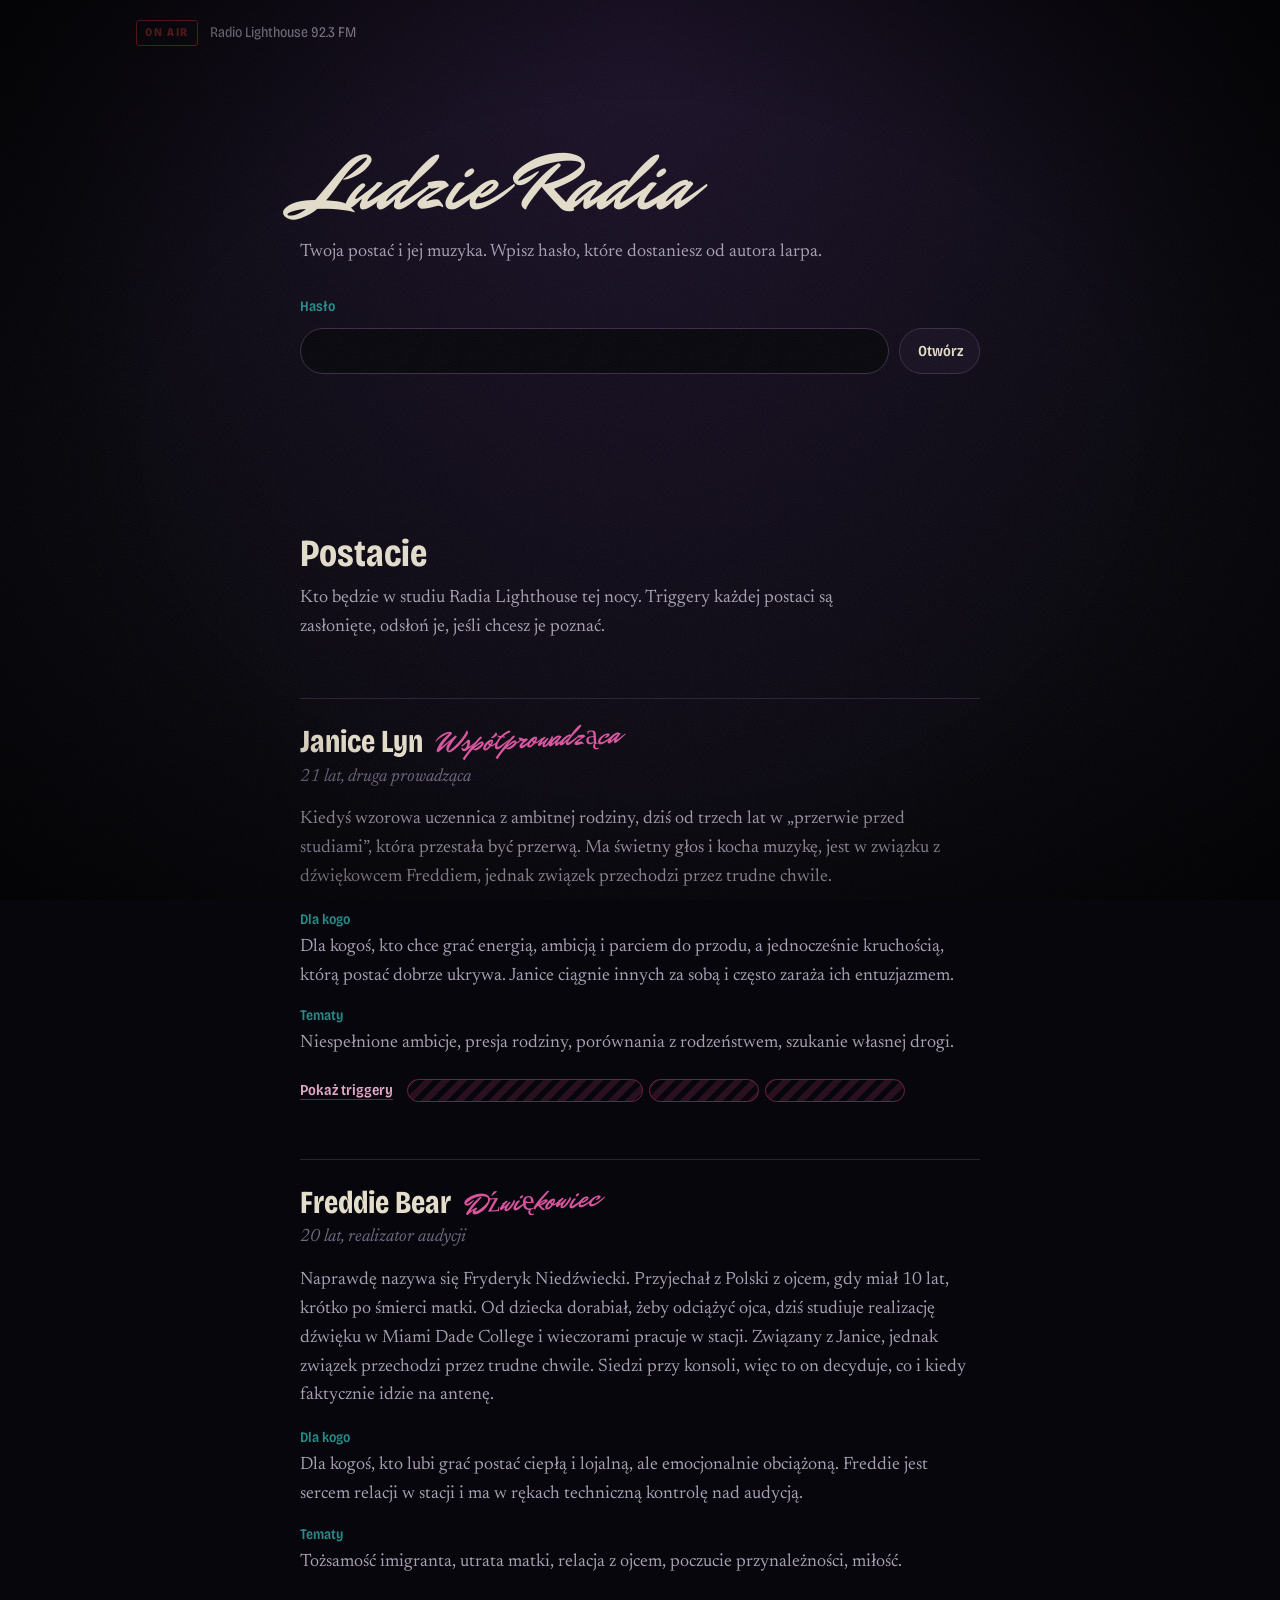
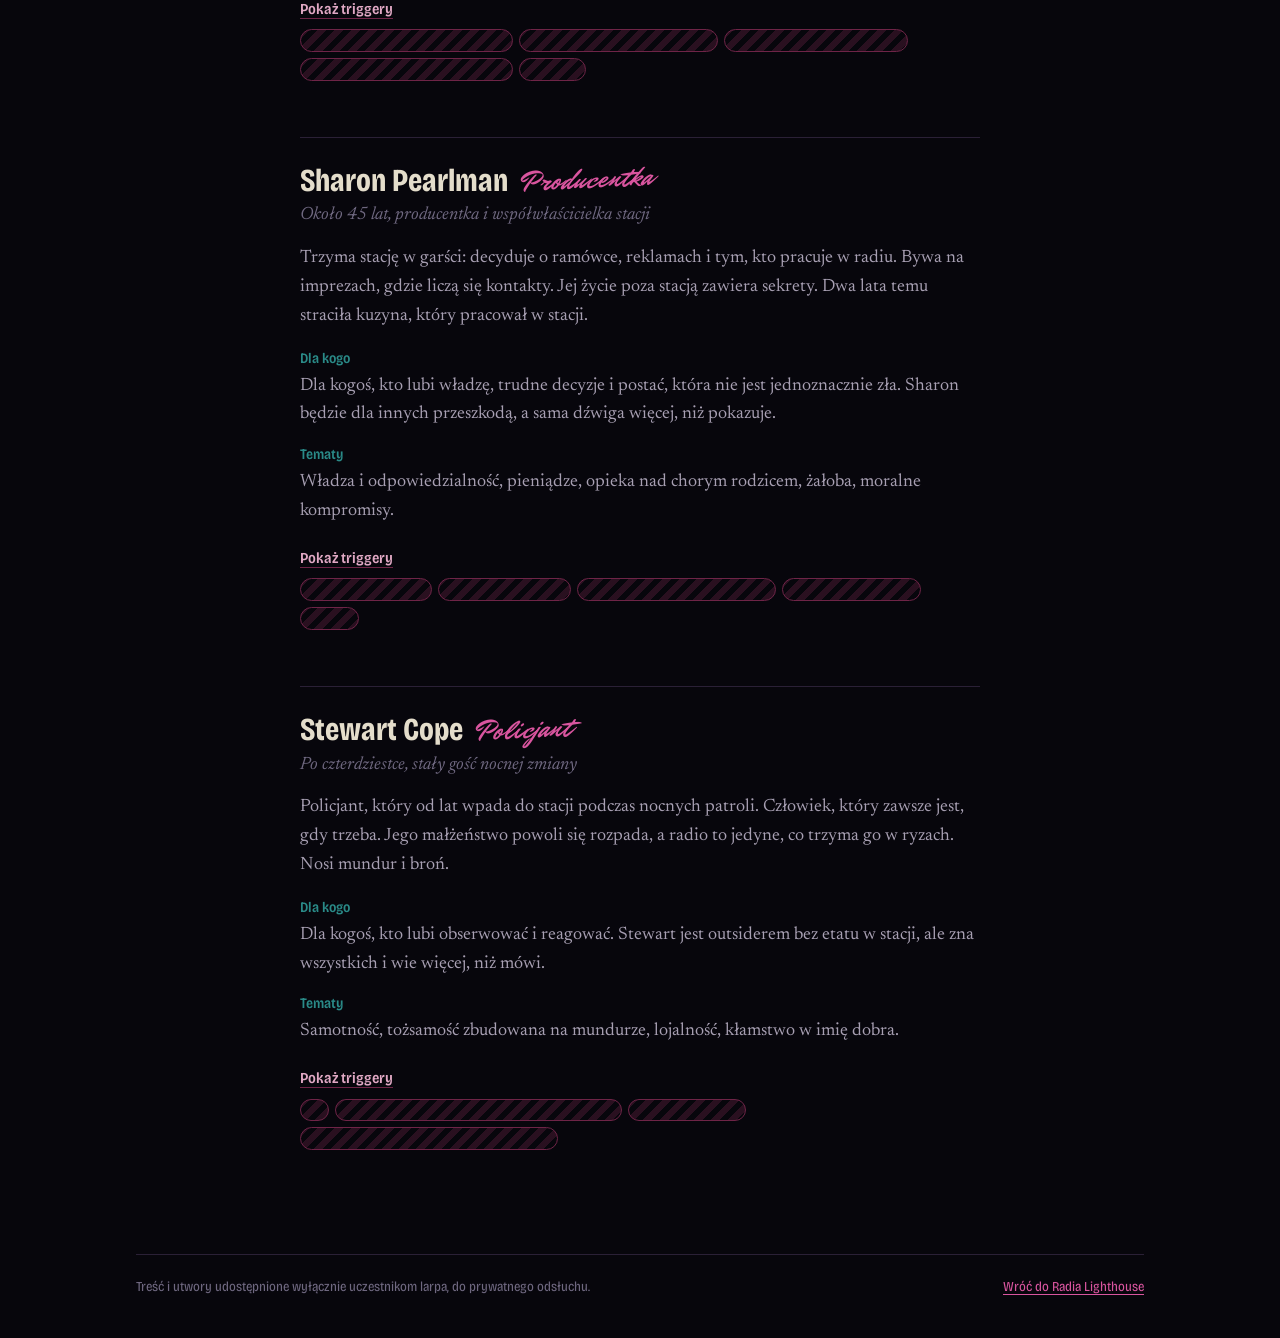
==== ludzie-radia.html @ 93e48544 "Introduce the characters on the Ludzie Radia page Each character gets a short intro under the passwo" ====
<!doctype html>
<html lang="pl">
<head>
  <meta charset="utf-8">
  <meta name="viewport" content="width=device-width, initial-scale=1, viewport-fit=cover">
  <title>Ludzie Radia · Goodnight Miami</title>
  <meta name="robots" content="noindex">
  <meta name="theme-color" content="#07060C">
  <meta name="color-scheme" content="dark">
  <link rel="icon" href="/assets/img/favicon.svg" type="image/svg+xml">
  <link rel="preconnect" href="https://fonts.googleapis.com">
  <link rel="preconnect" href="https://fonts.gstatic.com" crossorigin>
  <link rel="stylesheet" href="https://fonts.googleapis.com/css2?family=Mr+Dafoe&family=Bricolage+Grotesque:opsz,wdth,wght@12..96,75..100,300..800&family=Newsreader:ital,opsz,wght@0,6..72,300..600;1,6..72,300..600&display=swap">
  <link rel="stylesheet" href="/assets/css/style.css">
  <link rel="stylesheet" href="/assets/css/soundtrack.css">
  <script src="/assets/js/soundtrack.js" defer></script>
</head>
<body>
<div class="page">
  <header class="station">
    <div class="station__name">
      <span class="onair" aria-hidden="true">ON AIR</span>
      <span>Radio Lighthouse 92.3 FM</span>
    </div>
    <button class="station__now" id="now" type="button" hidden>
      <svg class="i-play" viewBox="0 0 12 12" aria-hidden="true"><path d="M2 1l9 5-9 5z" fill="currentColor"/></svg>
      <svg class="i-pause" viewBox="0 0 12 12" aria-hidden="true"><path d="M2 1h3v10H2zM7 1h3v10H7z" fill="currentColor"/></svg>
      <span id="nowTitle"></span>
    </button>
  </header>

  <main>
    <section class="gate" id="gate">
      <h1>Ludzie Radia</h1>
      <p>Twoja postać i jej muzyka. Wpisz hasło, które dostaniesz od autora larpa.</p>
      <form class="unlock" id="unlock">
        <label for="password">Hasło</label>
        <input id="password" type="password" autocomplete="current-password" required>
        <button class="toggle" type="submit">Otwórz</button>
        <p class="error" id="error" role="alert"></p>
      </form>

      <section class="cast" aria-labelledby="cast-title">
        <h2 id="cast-title">Postacie</h2>
        <p class="cast__lead">Kto będzie w studiu Radia Lighthouse tej nocy. Triggery każdej postaci są zasłonięte, odsłoń je, jeśli chcesz je poznać.</p>

        <article class="person">
          <header class="person__head">
            <h3>Janice Lyn</h3>
            <p class="person__role">Współprowadząca</p>
            <p class="person__meta">21 lat, druga prowadząca</p>
          </header>
          <p>Kiedyś wzorowa uczennica z ambitnej rodziny, dziś od trzech lat w „przerwie przed studiami”, która przestała być przerwą. Ma świetny głos i kocha muzykę, jest w związku z dźwiękowcem Freddiem, jednak związek przechodzi przez trudne chwile.</p>
          <dl class="person__facts">
            <dt>Dla kogo</dt>
            <dd>Dla kogoś, kto chce grać energią, ambicją i parciem do przodu, a jednocześnie kruchością, którą postać dobrze ukrywa. Janice ciągnie innych za sobą i często zaraża ich entuzjazmem.</dd>
            <dt>Tematy</dt>
            <dd>Niespełnione ambicje, presja rodziny, porównania z rodzeństwem, szukanie własnej drogi.</dd>
          </dl>
          <details class="bleep">
            <summary><span class="bleep__show">Pokaż triggery</span><span class="bleep__hide">Ukryj triggery</span><span class="bleep__tape" aria-hidden="true"><span style="--w:32"></span><span style="--w:15"></span><span style="--w:19"></span></span></summary>
            <ul class="triggers">
              <li>depresja i terapia w przeszłości</li><li>presja rodziców</li><li>używanie narkotyków</li>
            </ul>
          </details>
        </article>

        <article class="person">
          <header class="person__head">
            <h3>Freddie Bear</h3>
            <p class="person__role">Dźwiękowiec</p>
            <p class="person__meta">20 lat, realizator audycji</p>
          </header>
          <p>Naprawdę nazywa się Fryderyk Niedźwiecki. Przyjechał z Polski z ojcem, gdy miał 10 lat, krótko po śmierci matki. Od dziecka dorabiał, żeby odciążyć ojca, dziś studiuje realizację dźwięku w Miami Dade College i wieczorami pracuje w stacji. Związany z Janice, jednak związek przechodzi przez trudne chwile. Siedzi przy konsoli, więc to on decyduje, co i kiedy faktycznie idzie na antenę.</p>
          <dl class="person__facts">
            <dt>Dla kogo</dt>
            <dd>Dla kogoś, kto lubi grać postać ciepłą i lojalną, ale emocjonalnie obciążoną. Freddie jest sercem relacji w stacji i ma w rękach techniczną kontrolę nad audycją.</dd>
            <dt>Tematy</dt>
            <dd>Tożsamość imigranta, utrata matki, relacja z ojcem, poczucie przynależności, miłość.</dd>
          </dl>
          <details class="bleep">
            <summary><span class="bleep__show">Pokaż triggery</span><span class="bleep__hide">Ukryj triggery</span><span class="bleep__tape" aria-hidden="true"><span style="--w:29"></span><span style="--w:27"></span><span style="--w:25"></span><span style="--w:29"></span><span style="--w:9"></span></span></summary>
            <ul class="triggers">
              <li>śmierć rodzica w dzieciństwie</li><li>uzależnienie bliskiej osoby</li><li>obelgi na tle pochodzenia</li><li>niepewna sytuacja imigracyjna</li><li>rozstanie</li>
            </ul>
          </details>
        </article>

        <article class="person">
          <header class="person__head">
            <h3>Sharon Pearlman</h3>
            <p class="person__role">Producentka</p>
            <p class="person__meta">Około 45 lat, producentka i współwłaścicielka stacji</p>
          </header>
          <p>Trzyma stację w garści: decyduje o ramówce, reklamach i tym, kto pracuje w radiu. Bywa na imprezach, gdzie liczą się kontakty. Jej życie poza stacją zawiera sekrety. Dwa lata temu straciła kuzyna, który pracował w stacji.</p>
          <dl class="person__facts">
            <dt>Dla kogo</dt>
            <dd>Dla kogoś, kto lubi władzę, trudne decyzje i postać, która nie jest jednoznacznie zła. Sharon będzie dla innych przeszkodą, a sama dźwiga więcej, niż pokazuje.</dd>
            <dt>Tematy</dt>
            <dd>Władza i odpowiedzialność, pieniądze, opieka nad chorym rodzicem, żałoba, moralne kompromisy.</dd>
          </dl>
          <details class="bleep">
            <summary><span class="bleep__show">Pokaż triggery</span><span class="bleep__hide">Ukryj triggery</span><span class="bleep__tape" aria-hidden="true"><span style="--w:18"></span><span style="--w:18"></span><span style="--w:27"></span><span style="--w:19"></span><span style="--w:8"></span></span></summary>
            <ul class="triggers">
              <li>choroba w rodzinie</li><li>problemy finansowe</li><li>żałoba po śmierci w wypadku</li><li>używanie narkotyków</li><li>korupcja</li>
            </ul>
          </details>
        </article>

        <article class="person">
          <header class="person__head">
            <h3>Stewart Cope</h3>
            <p class="person__role">Policjant</p>
            <p class="person__meta">Po czterdziestce, stały gość nocnej zmiany</p>
          </header>
          <p>Policjant, który od lat wpada do stacji podczas nocnych patroli. Człowiek, który zawsze jest, gdy trzeba. Jego małżeństwo powoli się rozpada, a radio to jedyne, co trzyma go w ryzach. Nosi mundur i broń.</p>
          <dl class="person__facts">
            <dt>Dla kogo</dt>
            <dd>Dla kogoś, kto lubi obserwować i reagować. Stewart jest outsiderem bez etatu w stacji, ale zna wszystkich i wie więcej, niż mówi.</dd>
            <dt>Tematy</dt>
            <dd>Samotność, tożsamość zbudowana na mundurze, lojalność, kłamstwo w imię dobra.</dd>
          </dl>
          <details class="bleep">
            <summary><span class="bleep__show">Pokaż triggery</span><span class="bleep__hide">Ukryj triggery</span><span class="bleep__tape" aria-hidden="true"><span style="--w:4"></span><span style="--w:39"></span><span style="--w:16"></span><span style="--w:35"></span></span></summary>
            <ul class="triggers">
              <li>broń</li><li>wypadek drogowy ze skutkiem śmiertelnym</li><li>kryzys małżeński</li><li>ukrywanie prawdy przed najbliższymi</li>
            </ul>
          </details>
        </article>
      </section>
    </section>

    <article class="sheet" id="sheet" hidden></article>
  </main>

  <template id="cartTpl">
    <figure class="cart">
      <div class="cart__deck">
        <button class="knob" type="button">
          <svg class="i-play" viewBox="0 0 24 24" aria-hidden="true"><path d="M8 5l12 7-12 7z" fill="currentColor"/></svg>
          <svg class="i-pause" viewBox="0 0 24 24" aria-hidden="true"><path d="M6 5h4v14H6zM14 5h4v14h-4z" fill="currentColor"/></svg>
        </button>
        <div class="cart__label">
          <span class="cart__title"></span>
          <span class="cart__artist"></span>
          <span class="cart__lamp" aria-hidden="true">ON AIR</span>
        </div>
        <div class="cart__transport">
          <input class="seek" type="range" min="0" max="1000" value="0" disabled>
          <span class="cart__time" aria-live="polite"></span>
        </div>
      </div>
    </figure>
  </template>

  <footer>
    <p>Treść i utwory udostępnione wyłącznie uczestnikom larpa, do prywatnego odsłuchu.</p>
    <p><a href="/">Wróć do Radia Lighthouse</a></p>
  </footer>
</div>
</body>
</html>
---- assets/css/style.css ----
:root {
  --midnight: #07060C;
  --bruise: #161021;
  --bruise-line: #2A2036;
  --neon: #B8367E;
  --neon-hot: #D9559F;
  --teal: #2A8A88;
  --bone: #E4DDCB;
  --fog: #A79FB2;
  --fog-dim: #6F6880;

  --script: "Mr Dafoe", "Brush Script MT", cursive;
  --display: "Bricolage Grotesque", "Arial Narrow", system-ui, sans-serif;
  --text: "Newsreader", Georgia, "Times New Roman", serif;

  --gutter: clamp(16px, 5vw, 56px);
  color-scheme: dark;
}

* { box-sizing: border-box; }
html { background: var(--midnight); overflow-x: clip; }

body {
  margin: 0;
  min-height: 100vh;
  background:
    radial-gradient(70% 45% at 50% 0%, #1B1029 0%, transparent 70%),
    var(--midnight);
  color: var(--fog);
  font-family: var(--text);
  font-size: 1.125rem;
  line-height: 1.6;
  -webkit-font-smoothing: antialiased;
}

/* film grain + vignette */
body::before, body::after {
  content: "";
  position: fixed;
  inset: 0;
  pointer-events: none;
  z-index: 5;
}
body::before {
  opacity: .07;
  background-image: url("data:image/svg+xml,%3Csvg xmlns='http://www.w3.org/2000/svg' width='160' height='160'%3E%3Cfilter id='n'%3E%3CfeTurbulence type='fractalNoise' baseFrequency='.85' numOctaves='3' stitchTiles='stitch'/%3E%3C/filter%3E%3Crect width='100%25' height='100%25' filter='url(%23n)'/%3E%3C/svg%3E");
}
body::after { background: radial-gradient(ellipse at center, transparent 55%, #000000B0 100%); }

.page {
  position: relative;
  max-width: 1120px;
  margin: 0 auto;
  padding: max(20px, env(safe-area-inset-top, 0px)) var(--gutter) max(40px, env(safe-area-inset-bottom, 0px));
}

a { color: var(--neon-hot); text-underline-offset: 3px; }
:focus-visible { outline: 2px solid var(--teal); outline-offset: 4px; border-radius: 4px; }

/* ---------- station bar ---------- */
.station {
  display: flex;
  flex-wrap: wrap;
  align-items: center;
  justify-content: space-between;
  gap: 10px 24px;
  font-family: var(--display);
  font-variation-settings: "wdth" 85;
  font-size: 0.92rem;
  color: var(--fog-dim);
}
.station__name { display: flex; align-items: center; gap: 12px; color: var(--fog); }
.onair {
  padding: 2px 8px 3px;
  border: 1.5px solid #8E2A2A;
  border-radius: 3px;
  color: #8E2A2A;
  font-weight: 800;
  font-size: 0.74rem;
  letter-spacing: 0.14em;
  transition: color .4s, background .4s, box-shadow .4s, border-color .4s;
}
body.is-live .onair {
  color: #FFD9D2;
  background: #B3261E;
  border-color: #B3261E;
  box-shadow: 0 0 16px #B3261E99;
}

/* ---------- emblem ---------- */
.hero {
  display: grid;
  grid-template-columns: minmax(0, 1fr) minmax(0, 540px);
  gap: clamp(40px, 6vw, 88px);
  align-items: center;
  padding-top: clamp(20px, 3vw, 36px);
}
.hero__brand { text-align: center; }

.emblem {
  position: relative;
  width: min(100%, 380px);
  margin: 0 auto clamp(48px, 10vw, 56px);
  container-type: inline-size;
}
.emblem svg { display: block; width: 100%; height: auto; }

.logo {
  position: absolute;
  left: 0; right: 0;
  top: 52%;
  margin: 0;
  font-family: var(--script);
  font-weight: 400;
  line-height: 0.8;
  animation: flicker 2.4s steps(1, end) 0.4s both;
}
.logo__good {
  display: block;
  font-size: 17cqw;
  color: var(--bone);
  transform: rotate(-6deg) translateX(-14cqw);
  text-shadow: 0 0 2px #000, 3px 3px 0 #07060C, 0 0 24px #E4DDCB33;
}
.logo__miami {
  display: block;
  margin-top: -1cqw;
  font-size: 33cqw;
  color: var(--neon);
  transform: rotate(-6deg);
  -webkit-text-stroke: 1.2cqw #07060C;
  paint-order: stroke fill;
  text-shadow:
    1.4cqw 1.4cqw 0 var(--teal),
    2.2cqw 2.2cqw 0 #07060C,
    0 0 4cqw #B8367E66;
}
@keyframes flicker {
  0% { opacity: 0; }
  8% { opacity: .9; }
  10% { opacity: .15; }
  16% { opacity: 1; }
  40% { opacity: .5; }
  42% { opacity: 1; }
  100% { opacity: 1; }
}

.tagline {
  margin: 0 auto;
  max-width: 34ch;
  text-wrap: balance;
  font-style: italic;
  font-size: clamp(1.15rem, 2.4vw, 1.4rem);
  line-height: 1.45;
  color: var(--bone);
}

/* ---------- radio ---------- */
.radio {
  display: grid;
  gap: 18px;
  padding: 24px;
  border-radius: 22px 22px 16px 16px;
  background: linear-gradient(180deg, #1C1424 0%, #110C17 100%);
  border: 1px solid #2E2338;
  box-shadow: 0 40px 80px -30px #000, inset 0 1px 0 #FFFFFF0D, inset 0 -6px 0 #0000004D;
}

.grille {
  position: relative;
  height: 190px;
  border-radius: 12px;
  overflow: hidden;
  background: #050409;
  box-shadow: inset 0 3px 12px #000;
}
.grille canvas { position: absolute; inset: 0; width: 100%; height: 100%; }
.grille::after {
  content: "";
  position: absolute;
  inset: 0;
  background: repeating-linear-gradient(180deg, #1A1321 0 7px, transparent 7px 11px);
  box-shadow: inset 0 0 22px #000;
}

.dial {
  position: relative;
  height: 76px;
  border-radius: 8px;
  background: radial-gradient(120% 160% at 50% 110%, #E0A04A 0%, #9A6526 55%, #4A2E12 100%);
  box-shadow: inset 0 2px 8px #000A, 0 0 0 3px #0A070E;
  overflow: hidden;
  filter: brightness(.55) saturate(.8);
  transition: filter 1.2s ease;
}
body.is-live .dial { filter: brightness(1) saturate(1); }
.dial__scale { position: absolute; inset: 0 16px; }
.dial__tick { position: absolute; bottom: 10px; width: 1px; height: 8px; background: #2A1A0B99; }
.dial__tick--major { height: 14px; background: #2A1A0B; }
.dial__num {
  position: absolute;
  top: 9px;
  transform: translateX(-50%);
  font-family: var(--display);
  font-variation-settings: "wdth" 80;
  font-weight: 700;
  font-size: 0.8rem;
  color: #2A1A0B;
  font-variant-numeric: tabular-nums;
}
.dial__station {
  position: absolute;
  bottom: 3px;
  width: 3px; height: 3px;
  margin-left: -1.5px;
  border-radius: 50%;
  background: #2A1A0BAA;
}
.dial__station--home { width: 6px; height: 6px; margin-left: -3px; bottom: 1.5px; background: #8E1E1E; }
.dial__needle {
  position: absolute;
  top: 3px; bottom: 3px;
  width: 2px;
  margin-left: -1px;
  background: #8E1E1E;
  left: 12%;
  transition: left 2.4s cubic-bezier(.3,.1,.1,1);
}

.deck { display: flex; align-items: center; gap: 18px; }

.knob {
  flex: none;
  width: 88px;
  height: 88px;
  border-radius: 50%;
  border: 0;
  cursor: pointer;
  display: grid;
  place-items: center;
  color: var(--bone);
  background:
    radial-gradient(circle at 50% 50%, #2A2032 0 52%, transparent 53%),
    repeating-conic-gradient(#3A2D44 0 6deg, #1A1321 6deg 12deg);
  box-shadow: 0 6px 14px #000C, inset 0 1px 0 #FFFFFF14, 0 0 0 4px #0A070E;
  transition: transform .6s cubic-bezier(.3,.1,.1,1), color .4s;
}
.knob svg { width: 26px; height: 26px; }
.knob .i-pause { display: none; }
body.is-live .knob { transform: rotate(90deg); color: var(--neon-hot); }
body.is-live .knob svg { transform: rotate(-90deg); }
body.is-live .knob .i-play { display: none; }
body.is-live .knob .i-pause { display: block; }

.transport {
  flex: 1;
  min-width: 0;
  display: flex;
  flex-direction: column;
  gap: 4px;
  font-family: var(--display);
  font-variation-settings: "wdth" 85;
  font-variant-numeric: tabular-nums;
  font-size: 0.88rem;
  color: var(--fog-dim);
}
.transport__time { display: flex; justify-content: space-between; }
.seek {
  -webkit-appearance: none;
  appearance: none;
  width: 100%;
  height: 22px;
  background: transparent;
  cursor: pointer;
  --pct: 0%;
}
.seek::-webkit-slider-runnable-track {
  height: 3px;
  border-radius: 2px;
  background: linear-gradient(90deg, var(--neon) var(--pct), #2E2338 var(--pct));
}
.seek::-moz-range-track { height: 3px; border-radius: 2px; background: #2E2338; }
.seek::-moz-range-progress { height: 3px; border-radius: 2px; background: var(--neon); }
.seek::-webkit-slider-thumb { -webkit-appearance: none; width: 12px; height: 12px; margin-top: -4.5px; border-radius: 50%; background: var(--bone); border: 0; }
.seek::-moz-range-thumb { width: 12px; height: 12px; border-radius: 50%; background: var(--bone); border: 0; }

/* ---------- about ---------- */
.about {
  margin-top: clamp(64px, 10vw, 110px);
  display: grid;
  grid-template-columns: 1.25fr 1fr;
  gap: clamp(32px, 6vw, 72px);
  align-items: start;
}
.about h2, .transcript-head h2 {
  margin: 0 0 18px;
  font-family: var(--display);
  font-variation-settings: "wdth" 80;
  font-weight: 700;
  font-size: clamp(1.8rem, 3.4vw, 2.3rem);
  line-height: 1.05;
  color: var(--bone);
}
.about__lead p { margin: 0 0 1em; max-width: 58ch; font-size: 1.2rem; line-height: 1.65; color: #CFC7D8; }

.facts { margin: 0; padding-top: 10px; }
.facts dt {
  font-family: var(--display);
  font-variation-settings: "wdth" 85;
  font-weight: 600;
  font-size: 0.9rem;
  color: var(--teal);
  margin-top: 22px;
}
.facts dt:first-child { margin-top: 0; }
.facts dd { margin: 6px 0 0; color: var(--fog); }
.facts .author {
  font-family: var(--display);
  font-variation-settings: "wdth" 80;
  font-weight: 700;
  font-size: clamp(1.5rem, 3vw, 1.9rem);
  line-height: 1.1;
  color: var(--bone);
}
.triggers { display: flex; flex-wrap: wrap; gap: 6px; margin: 0; padding: 0; list-style: none; }
.triggers li {
  padding: 1px 10px 3px;
  border-radius: 999px;
  border: 1px solid #6E2447;
  color: #E0A8C4;
  font-size: 0.92rem;
}

.recording {
  grid-column: 1 / -1;
  display: grid;
  grid-template-columns: auto minmax(0, 1fr);
  gap: 14px 24px;
  align-items: start;
  padding: 22px 26px 24px;
  border: 1px solid #B3261E;
  border-radius: 10px;
  background: linear-gradient(180deg, #2A0E12 0%, #1A0A10 100%);
  box-shadow: 0 0 0 4px #B3261E1F, 0 0 40px -10px #B3261E66;
  font-size: 1rem;
  color: #D8C6C8;
}
.recording p { margin: 0; max-width: 72ch; }
.recording__rec {
  display: inline-flex;
  align-items: center;
  gap: 8px;
  margin-top: 3px;
  padding: 5px 12px 6px 10px;
  border-radius: 4px;
  background: #B3261E;
  color: #FFE3DE;
  font-family: var(--display);
  font-weight: 800;
  font-size: 0.85rem;
  letter-spacing: 0.14em;
  box-shadow: 0 0 18px #B3261E88;
}
.recording__rec span {
  width: 10px;
  height: 10px;
  border-radius: 50%;
  background: #FFE3DE;
  animation: rec-blink 1.6s steps(1, end) infinite;
}
@keyframes rec-blink { 50% { opacity: 0.15; } }
.recording .recording__title {
  margin-bottom: 6px;
  font-family: var(--display);
  font-variation-settings: "wdth" 85;
  font-weight: 700;
  font-size: 1.35rem;
  line-height: 1.2;
  color: #FFE3DE;
}

/* ---------- transcript ---------- */
.transcript-wrap {
  margin-top: clamp(56px, 8vw, 88px);
  border-top: 1px solid var(--bruise-line);
  padding-top: 36px;
  display: grid;
  grid-template-columns: minmax(0, 1fr) minmax(0, 68ch);
  gap: 0 clamp(32px, 6vw, 80px);
  align-items: start;
}
.transcript-head {
  position: sticky;
  top: calc(24px + env(safe-area-inset-top, 0px));
}
.transcript-head h2 { margin-bottom: 6px; }
.transcript-head p { margin: 0; color: var(--fog-dim); font-size: 1rem; }
.toggle {
  margin-top: 22px;
  display: inline-flex;
  align-items: center;
  gap: 10px;
  padding: 9px 16px 10px 18px;
  border-radius: 999px;
  border: 1px solid #3A2D44;
  background: var(--bruise);
  color: var(--bone);
  font-family: var(--display);
  font-variation-settings: "wdth" 85;
  font-weight: 600;
  font-size: 0.95rem;
  cursor: pointer;
  transition: border-color .2s, background .2s;
}
.toggle:hover { border-color: var(--teal); background: #1C1428; }
.toggle svg { width: 14px; height: 14px; transition: transform .3s ease; }
.toggle[aria-expanded="true"] svg { transform: rotate(180deg); }

.transcript { margin: 6px 0 0 -20px; }
.transcript.is-collapsed {
  max-height: 10em;
  overflow: hidden;
  -webkit-mask-image: linear-gradient(#000 20%, transparent);
  mask-image: linear-gradient(#000 20%, transparent);
  user-select: none;
}
.transcript p {
  margin: 0 0 1.1em;
  padding-left: 18px;
  border-left: 2px solid transparent;
  line-height: 1.7;
  transition: color .8s ease, border-color .8s ease;
}
.transcript .letter {
  margin-top: 2.2em;
  font-family: var(--display);
  font-variation-settings: "wdth" 85;
  font-size: 0.95rem;
  line-height: 1.4;
  color: var(--teal);
}
.transcript .letter + p { margin-top: 0; }
body.is-live .transcript p:not(.letter) { color: var(--fog-dim); }
body.is-live .transcript p.is-now { color: var(--bone); border-left-color: var(--neon); }
.transcript .signoff { font-style: italic; font-size: 1.3rem; line-height: 1.45; color: var(--bone); }

footer {
  margin-top: clamp(64px, 9vw, 104px);
  padding-top: 22px;
  border-top: 1px solid var(--bruise-line);
  display: flex;
  flex-wrap: wrap;
  justify-content: space-between;
  gap: 8px 40px;
  font-family: var(--display);
  font-variation-settings: "wdth" 85;
  font-size: 0.85rem;
  line-height: 1.5;
  color: var(--fog-dim);
}
footer p { margin: 0; max-width: 70ch; }

@media (max-width: 900px) {
  .hero { grid-template-columns: 1fr; }
  .hero__radio { width: min(100%, 520px); margin: 0 auto; }
}
@media (max-width: 760px) {
  .recording { grid-template-columns: 1fr; padding: 18px 18px 20px; }
  .recording__rec { justify-self: start; }
  .transcript-wrap { grid-template-columns: 1fr; }
  .transcript-head { position: static; }
  .transcript { margin: 24px 0 0 -14px; }
  .transcript p { padding-left: 12px; }
  .radio { padding: 16px; }
  .grille { height: 120px; }
  .about { grid-template-columns: 1fr; }
  .dial__num--minor { display: none; }
  .emblem { width: min(80%, 440px); }
}

@media (prefers-reduced-motion: reduce) {
  .logo, .recording__rec span { animation: none; }
  .dial__needle, .knob, .transcript p, .dial { transition: none; }
}
---- assets/css/soundtrack.css ----
/* ---------- karta postaci (ludzie-radia.html) ---------- */
.station__now {
  display: inline-flex;
  align-items: center;
  gap: 8px;
  max-width: 100%;
  padding: 4px 14px 5px 10px;
  border: 1px solid #3A2D44;
  border-radius: 999px;
  background: var(--bruise);
  color: var(--bone);
  font: inherit;
  cursor: pointer;
}
.station__now[hidden] { display: none; }
.station__now:hover { border-color: var(--teal); }
.station__now span { overflow: hidden; text-overflow: ellipsis; white-space: nowrap; }
.station__now svg { flex: none; width: 12px; height: 12px; }
.station__now .i-pause, body.is-live .station__now .i-play { display: none; }
body.is-live .station__now .i-pause { display: block; }

.gate, .sheet { max-width: 680px; margin: clamp(48px, 10vw, 96px) auto 0; }

/* ---------- hasło ---------- */
.gate h1 { margin: 0; font-family: var(--script); font-weight: 400; font-size: clamp(3rem, 10vw, 5rem); line-height: 1.1; color: var(--bone); }
.gate p { margin: 8px 0 28px; }
.unlock { display: flex; flex-wrap: wrap; gap: 10px; }
.unlock label { flex-basis: 100%; font-family: var(--display); font-variation-settings: "wdth" 85; font-weight: 600; font-size: 0.9rem; color: var(--teal); }
.unlock input {
  flex: 1 1 200px;
  min-width: 0;
  padding: 9px 14px 10px;
  border: 1px solid #3A2D44;
  border-radius: 999px;
  background: var(--midnight);
  color: var(--bone);
  font: inherit;
  font-size: 1rem;
}
.unlock input:focus-visible { outline-offset: 2px; border-color: var(--teal); }
.unlock .toggle { margin-top: 0; }
.unlock .toggle:disabled { opacity: .6; cursor: progress; }
.gate .error { flex-basis: 100%; min-height: 1.6em; margin: 10px 0 0; color: var(--neon-hot); font-size: 1rem; }

/* ---------- postacie, pod hasłem ---------- */
.cast { margin-top: clamp(64px, 11vw, 112px); }
.cast h2 {
  margin: 0;
  font-family: var(--display);
  font-variation-settings: "wdth" 80;
  font-weight: 700;
  font-size: clamp(1.9rem, 5vw, 2.4rem);
  line-height: 1.1;
  color: var(--bone);
}
.gate .cast__lead { margin: 10px 0 0; max-width: 56ch; }

.person { margin-top: clamp(40px, 7vw, 56px); padding-top: 26px; border-top: 1px solid var(--bruise-line); }
.person__head { display: grid; grid-template-columns: auto 1fr; align-items: baseline; gap: 0 14px; margin-bottom: 14px; }
.person h3 {
  margin: 0;
  font-family: var(--display);
  font-variation-settings: "wdth" 78;
  font-weight: 700;
  font-size: clamp(1.6rem, 4.4vw, 2rem);
  line-height: 1.05;
  color: var(--bone);
}
.gate .person__role {
  margin: 0;
  font-family: var(--script);
  font-size: clamp(1.5rem, 4vw, 1.8rem);
  line-height: 1;
  color: var(--neon-hot);
  transform: rotate(-3deg);
  transform-origin: left bottom;
}
.gate .person__meta { grid-column: 1 / -1; margin: 4px 0 0; font-style: italic; color: var(--fog-dim); }
.gate .person > p { margin: 0 0 16px; }

.person__facts { margin: 0; }
.person__facts dt {
  margin-top: 14px;
  font-family: var(--display);
  font-variation-settings: "wdth" 85;
  font-weight: 600;
  font-size: 0.9rem;
  color: var(--teal);
}
.person__facts dt:first-child { margin-top: 0; }
.person__facts dd { margin: 2px 0 0; }

/* triggery zasłonięte jak wycięty fragment audycji, dopóki ktoś ich nie odsłoni */
.bleep { margin-top: 20px; }
.bleep summary {
  display: flex;
  flex-wrap: wrap;
  align-items: center;
  gap: 8px 14px;
  width: fit-content;
  max-width: 100%;
  list-style: none;
  cursor: pointer;
  font-family: var(--display);
  font-variation-settings: "wdth" 85;
  font-weight: 600;
  font-size: 0.95rem;
  color: #E0A8C4;
}
.bleep summary::-webkit-details-marker { display: none; }
.bleep summary > span:not(.bleep__tape) { text-decoration: underline 1px #6E2447; text-underline-offset: 4px; }
.bleep summary:hover > span:not(.bleep__tape) { text-decoration-color: currentColor; }
.bleep__hide, .bleep[open] .bleep__show, .bleep[open] .bleep__tape { display: none; }
.bleep[open] .bleep__hide { display: inline; }

.bleep__tape { display: flex; flex-wrap: wrap; gap: 6px; }
.bleep__tape span {
  width: calc(var(--w) * 0.5em);
  max-width: 100%;
  height: 1.55em;
  border-radius: 999px;
  border: 1px solid #6E2447;
  background: repeating-linear-gradient(135deg, #6E244755 0 6px, transparent 6px 12px);
  font-size: 0.92rem;
}
.bleep summary:hover .bleep__tape span { border-color: #B8367E; }
.bleep .triggers { margin-top: 12px; }
.bleep[open] .triggers { animation: unbleep .35s ease-out; }
@keyframes unbleep { from { opacity: 0; filter: blur(6px); } }

@media (max-width: 520px) {
  .person__head { grid-template-columns: 1fr; }
  .gate .person__role { margin-top: 6px; }
}

/* ---------- treść ---------- */
.sheet__name {
  margin: 0 0 clamp(28px, 5vw, 44px);
  font-family: var(--script);
  font-weight: 400;
  font-size: clamp(3.6rem, 14vw, 7rem);
  line-height: 0.95;
  color: var(--neon);
  transform: rotate(-4deg);
  transform-origin: left bottom;
  -webkit-text-stroke: 0.036em var(--midnight);
  paint-order: stroke fill;
  text-shadow: 0.042em 0.042em 0 var(--teal), 0.066em 0.066em 0 var(--midnight), 0 0 0.12em #B8367E66;
  animation: flicker 2.4s steps(1, end) 0.2s both;
}
.sheet p { margin: 0 0 1.1em; max-width: 62ch; font-size: 1.2rem; line-height: 1.75; color: #CFC7D8; }
.sheet .sheet__lead { font-size: 1.32rem; line-height: 1.6; color: var(--bone); }
.sheet__quote, .cart__lyrics {
  margin: 0 0 1.4em;
  padding-left: 18px;
  border-left: 2px solid var(--neon);
  font-style: italic;
  font-size: 1.15rem;
  line-height: 1.55;
  color: var(--bone);
  white-space: pre-line;
}
.sheet__more { margin: clamp(56px, 9vw, 88px) 0 0; padding-top: 22px; border-top: 1px solid var(--bruise-line); }
.sheet__more h2 {
  margin: 0 0 16px;
  font-family: var(--display);
  font-variation-settings: "wdth" 85;
  font-weight: 600;
  font-size: 0.9rem;
  color: var(--teal);
}
.sheet__more .cart { margin: 0; }
.sheet__more .cart + .cart { margin-top: 12px; }
.sheet__more + .sheet__more { margin-top: 32px; border-top: 0; padding-top: 0; }

/* ---------- kaseta radiowa (cart) ---------- */
.cart { margin: 2.4em 0; }
.cart__deck {
  display: grid;
  grid-template-columns: auto minmax(0, 1fr);
  align-items: center;
  gap: 4px 16px;
  padding: 14px 16px 8px 14px;
  border-radius: 10px;
  background: linear-gradient(180deg, #221A2B 0%, #140F1A 100%);
  box-shadow: 0 14px 30px -16px #000, inset 0 1px 0 #FFFFFF12, 0 0 0 1px #2A2036;
}
.cart .knob { width: 56px; height: 56px; }
.cart .knob svg { width: 20px; height: 20px; }
.cart .knob .i-pause { display: none; }
/* style.css przekręca każdą gałkę, gdy gra strona; tu tylko gałkę grającej kasety */
body.is-live .cart:not(.is-live) .knob { transform: none; color: var(--bone); }
body.is-live .cart:not(.is-live) .knob svg { transform: none; }
body.is-live .cart:not(.is-live) .knob .i-play { display: block; }
body.is-live .cart:not(.is-live) .knob .i-pause { display: none; }
.cart.is-live .knob { transform: rotate(90deg); color: var(--neon-hot); }
.cart.is-live .knob svg { transform: rotate(-90deg); }
.cart.is-live .knob .i-play { display: none; }
.cart.is-live .knob .i-pause { display: block; }
.cart .knob:disabled { cursor: default; color: var(--fog-dim); }

.cart__label {
  position: relative;
  padding: 10px 14px 11px 22px;
  border-radius: 3px;
  background:
    linear-gradient(90deg, #B3261E 0 7px, transparent 7px),
    repeating-linear-gradient(180deg, transparent 0 21px, #B8367E22 21px 22px),
    var(--bone);
  color: #1C1524;
  transform: rotate(-0.5deg);
  box-shadow: 0 1px 0 #00000055;
}
.cart:nth-of-type(even) .cart__label { transform: rotate(0.4deg); }
.cart__title {
  display: block;
  padding-right: 62px;
  font-family: var(--display);
  font-variation-settings: "wdth" 78;
  font-weight: 700;
  font-size: 1.45rem;
  line-height: 1.05;
}
.cart__artist { display: block; margin-top: 2px; font-style: italic; font-size: 1rem; line-height: 1.3; color: #4A4054; }
.cart__lamp {
  position: absolute;
  top: 9px;
  right: 10px;
  padding: 1px 6px 2px;
  border: 1.5px solid #B3261E66;
  border-radius: 3px;
  color: #B3261E88;
  font-family: var(--display);
  font-weight: 800;
  font-size: 0.62rem;
  letter-spacing: 0.14em;
  transition: color .4s, background .4s, box-shadow .4s, border-color .4s;
}
.cart.is-live .cart__lamp { color: #FFD9D2; background: #B3261E; border-color: #B3261E; box-shadow: 0 0 12px #B3261E99; }

.cart__transport {
  grid-column: 2;
  display: flex;
  align-items: center;
  gap: 12px;
  font-family: var(--display);
  font-variation-settings: "wdth" 85;
  font-variant-numeric: tabular-nums;
  font-size: 0.85rem;
  color: var(--fog-dim);
}
.cart__transport .seek { flex: 1; min-width: 0; }
.cart__transport .seek:disabled { cursor: default; opacity: .5; }
.cart__time { flex: none; min-width: 9ch; text-align: right; }
.cart.is-loading .cart__time { color: var(--teal); animation: rec-blink 1.2s steps(1, end) infinite; }

.cart.is-missing .cart__deck { opacity: .55; }
.cart.is-missing .cart__label { filter: grayscale(.6); }

.cart__lyrics { margin: 18px 0 0; }

@media (max-width: 520px) {
  .cart__deck { gap: 4px 12px; padding: 12px 12px 6px 10px; }
  .cart .knob { width: 46px; height: 46px; }
  .cart__title { font-size: 1.25rem; }
  .cart__transport { grid-column: 1 / -1; }
}
@media (prefers-reduced-motion: reduce) {
  .sheet__name, .cart.is-loading .cart__time, .bleep[open] .triggers { animation: none; }
  .cart .knob, .cart .knob svg, .cart__lamp { transition: none; }
}
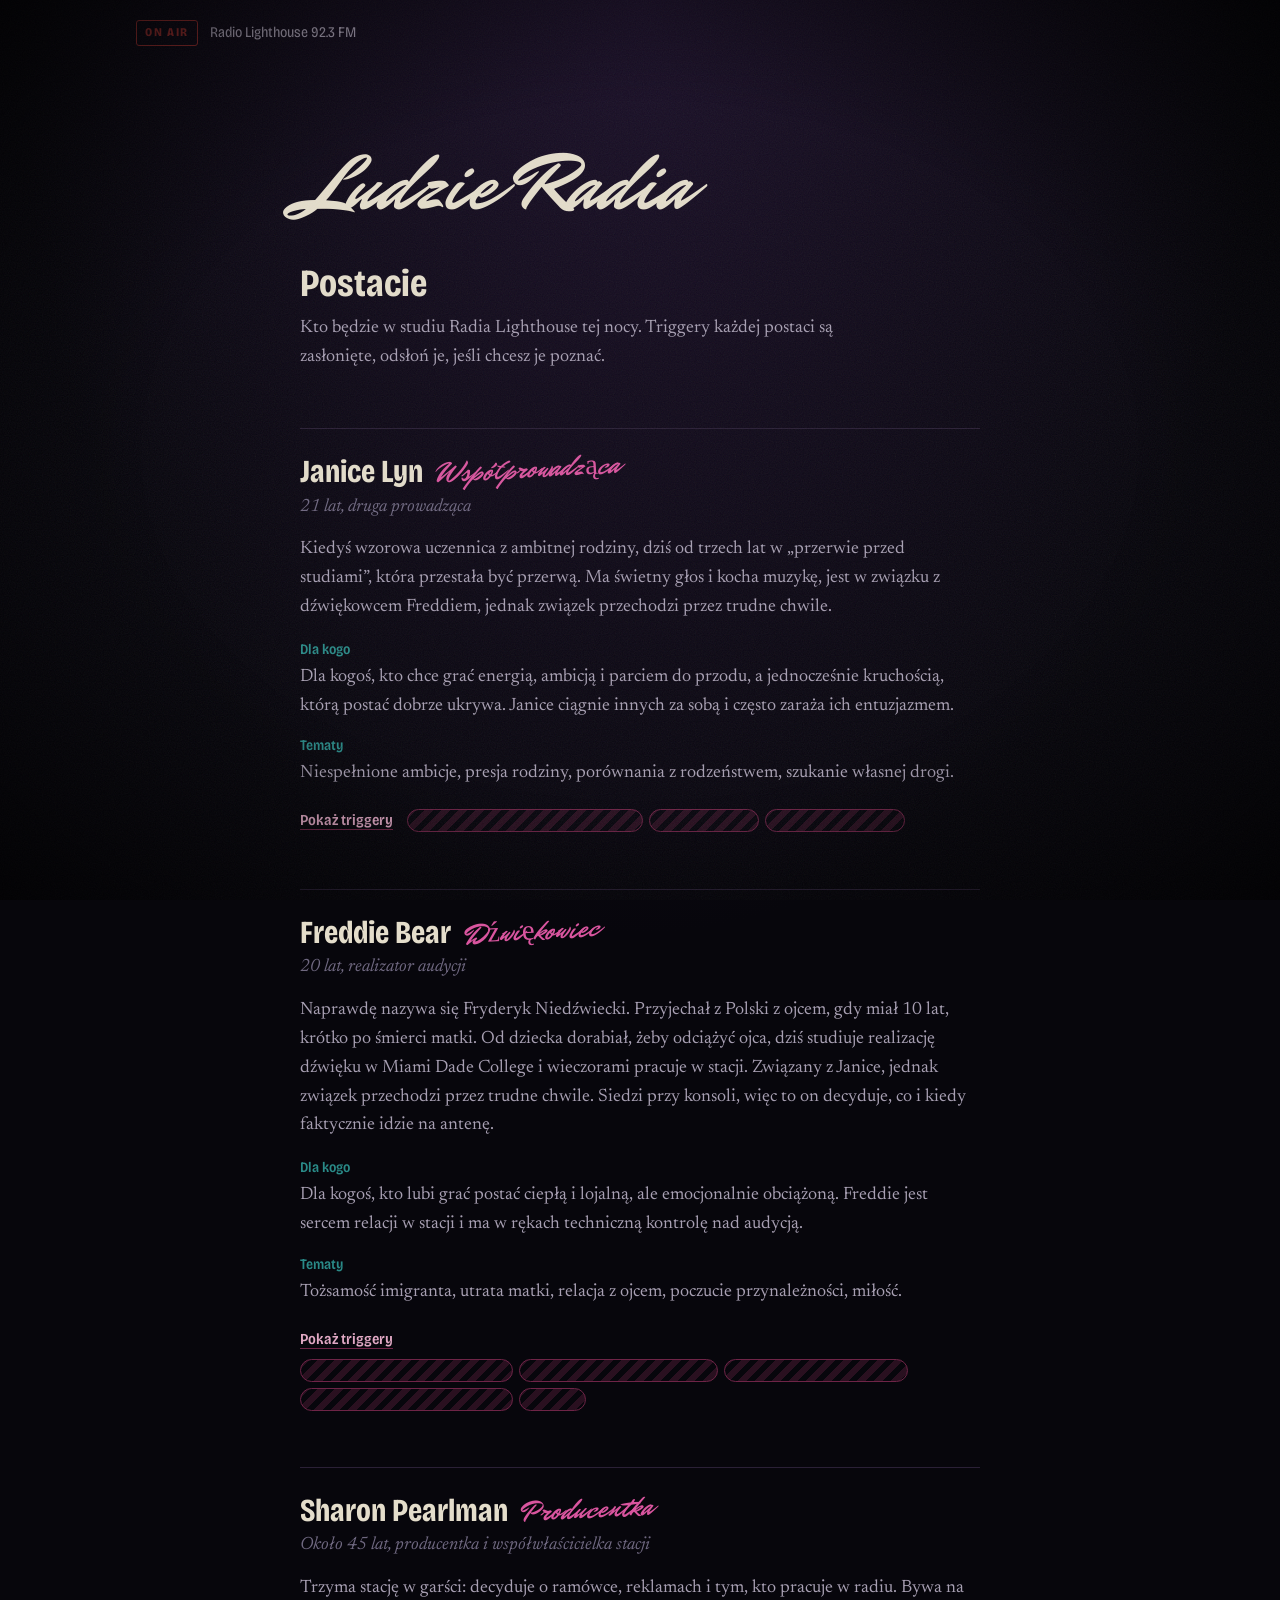
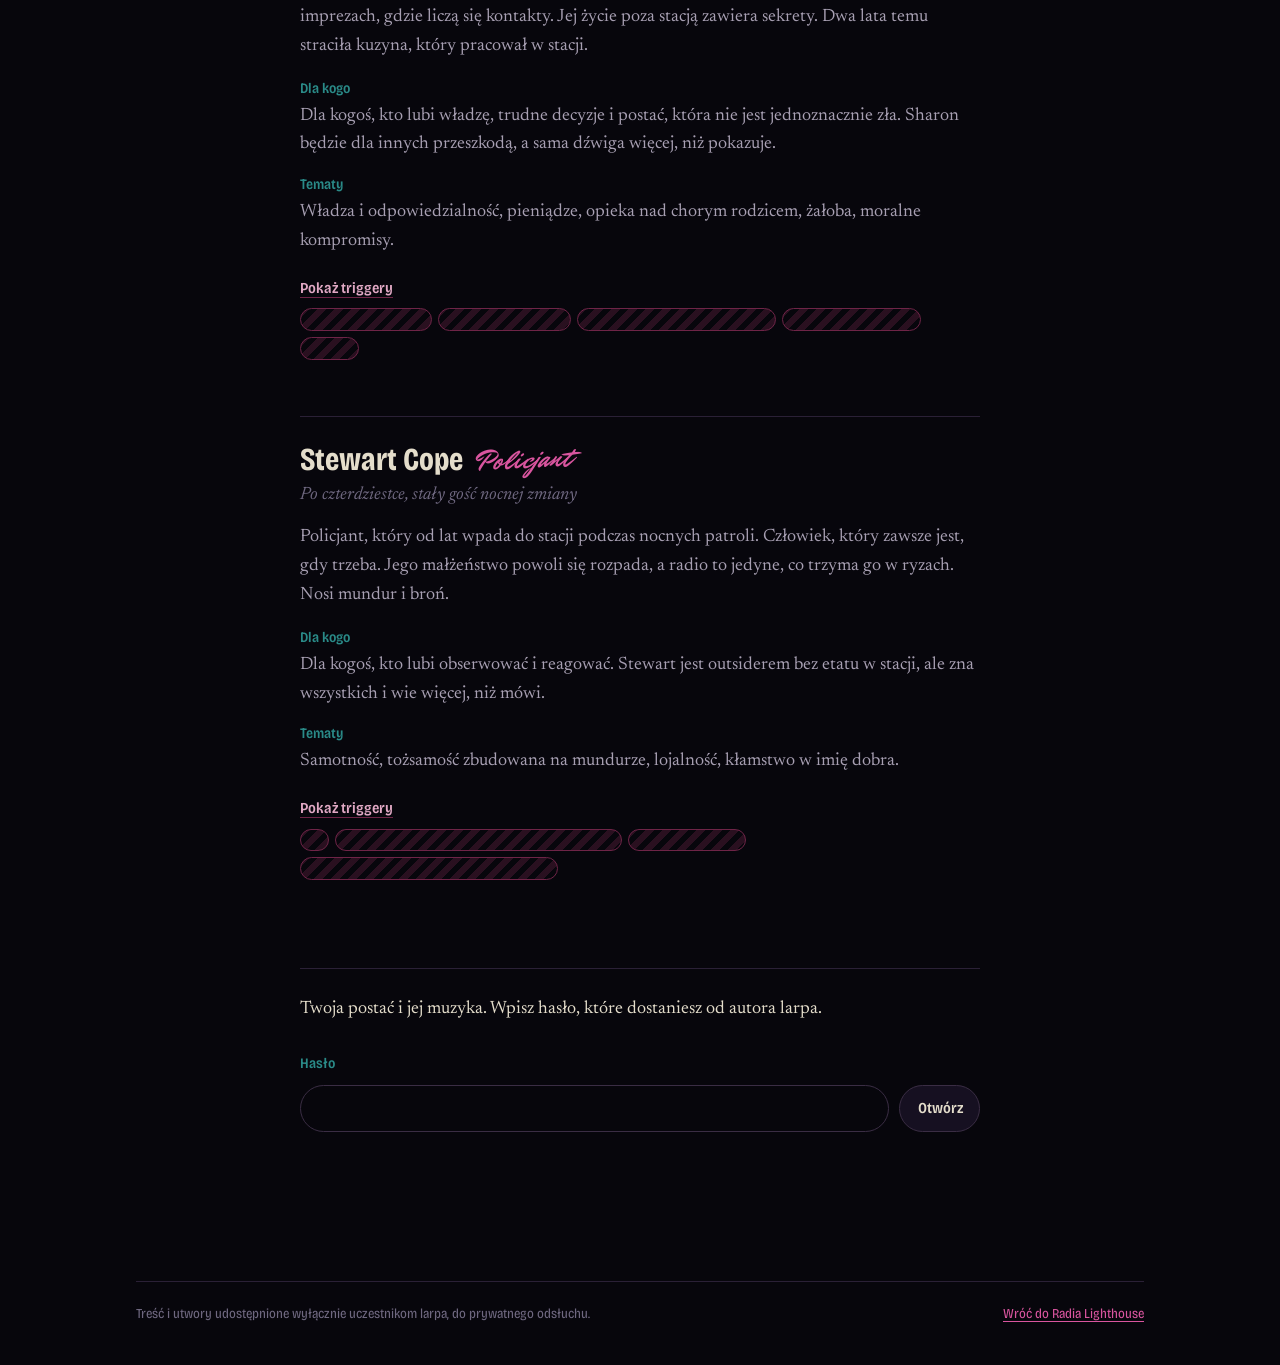
==== commit b73d834d: "Show the characters above the password form Co-Authored-By: Claude Opus 5.5 <noreply@anthropic.com>" ====
--- a/ludzie-radia.html
+++ b/ludzie-radia.html
@@ -32,14 +32,6 @@
   <main>
     <section class="gate" id="gate">
       <h1>Ludzie Radia</h1>
-      <p>Twoja postać i jej muzyka. Wpisz hasło, które dostaniesz od autora larpa.</p>
-      <form class="unlock" id="unlock">
-        <label for="password">Hasło</label>
-        <input id="password" type="password" autocomplete="current-password" required>
-        <button class="toggle" type="submit">Otwórz</button>
-        <p class="error" id="error" role="alert"></p>
-      </form>
-
       <section class="cast" aria-labelledby="cast-title">
         <h2 id="cast-title">Postacie</h2>
         <p class="cast__lead">Kto będzie w studiu Radia Lighthouse tej nocy. Triggery każdej postaci są zasłonięte, odsłoń je, jeśli chcesz je poznać.</p>
@@ -128,6 +120,16 @@
           </details>
         </article>
       </section>
+
+      <div class="unlock-wrap">
+        <p>Twoja postać i jej muzyka. Wpisz hasło, które dostaniesz od autora larpa.</p>
+        <form class="unlock" id="unlock">
+          <label for="password">Hasło</label>
+          <input id="password" type="password" autocomplete="current-password" required>
+          <button class="toggle" type="submit">Otwórz</button>
+          <p class="error" id="error" role="alert"></p>
+        </form>
+      </div>
     </section>
 
     <article class="sheet" id="sheet" hidden></article>
--- a/assets/css/soundtrack.css
+++ b/assets/css/soundtrack.css
@@ -24,6 +24,8 @@
 /* ---------- hasło ---------- */
 .gate h1 { margin: 0; font-family: var(--script); font-weight: 400; font-size: clamp(3rem, 10vw, 5rem); line-height: 1.1; color: var(--bone); }
 .gate p { margin: 8px 0 28px; }
+.unlock-wrap { margin-top: clamp(56px, 9vw, 88px); padding-top: 26px; border-top: 1px solid var(--bruise-line); }
+.gate .unlock-wrap > p { margin-top: 0; color: var(--bone); }
 .unlock { display: flex; flex-wrap: wrap; gap: 10px; }
 .unlock label { flex-basis: 100%; font-family: var(--display); font-variation-settings: "wdth" 85; font-weight: 600; font-size: 0.9rem; color: var(--teal); }
 .unlock input {
@@ -42,8 +44,8 @@
 .unlock .toggle:disabled { opacity: .6; cursor: progress; }
 .gate .error { flex-basis: 100%; min-height: 1.6em; margin: 10px 0 0; color: var(--neon-hot); font-size: 1rem; }
 
-/* ---------- postacie, pod hasłem ---------- */
-.cast { margin-top: clamp(64px, 11vw, 112px); }
+/* ---------- postacie, nad hasłem ---------- */
+.cast { margin-top: clamp(20px, 4vw, 32px); }
 .cast h2 {
   margin: 0;
   font-family: var(--display);
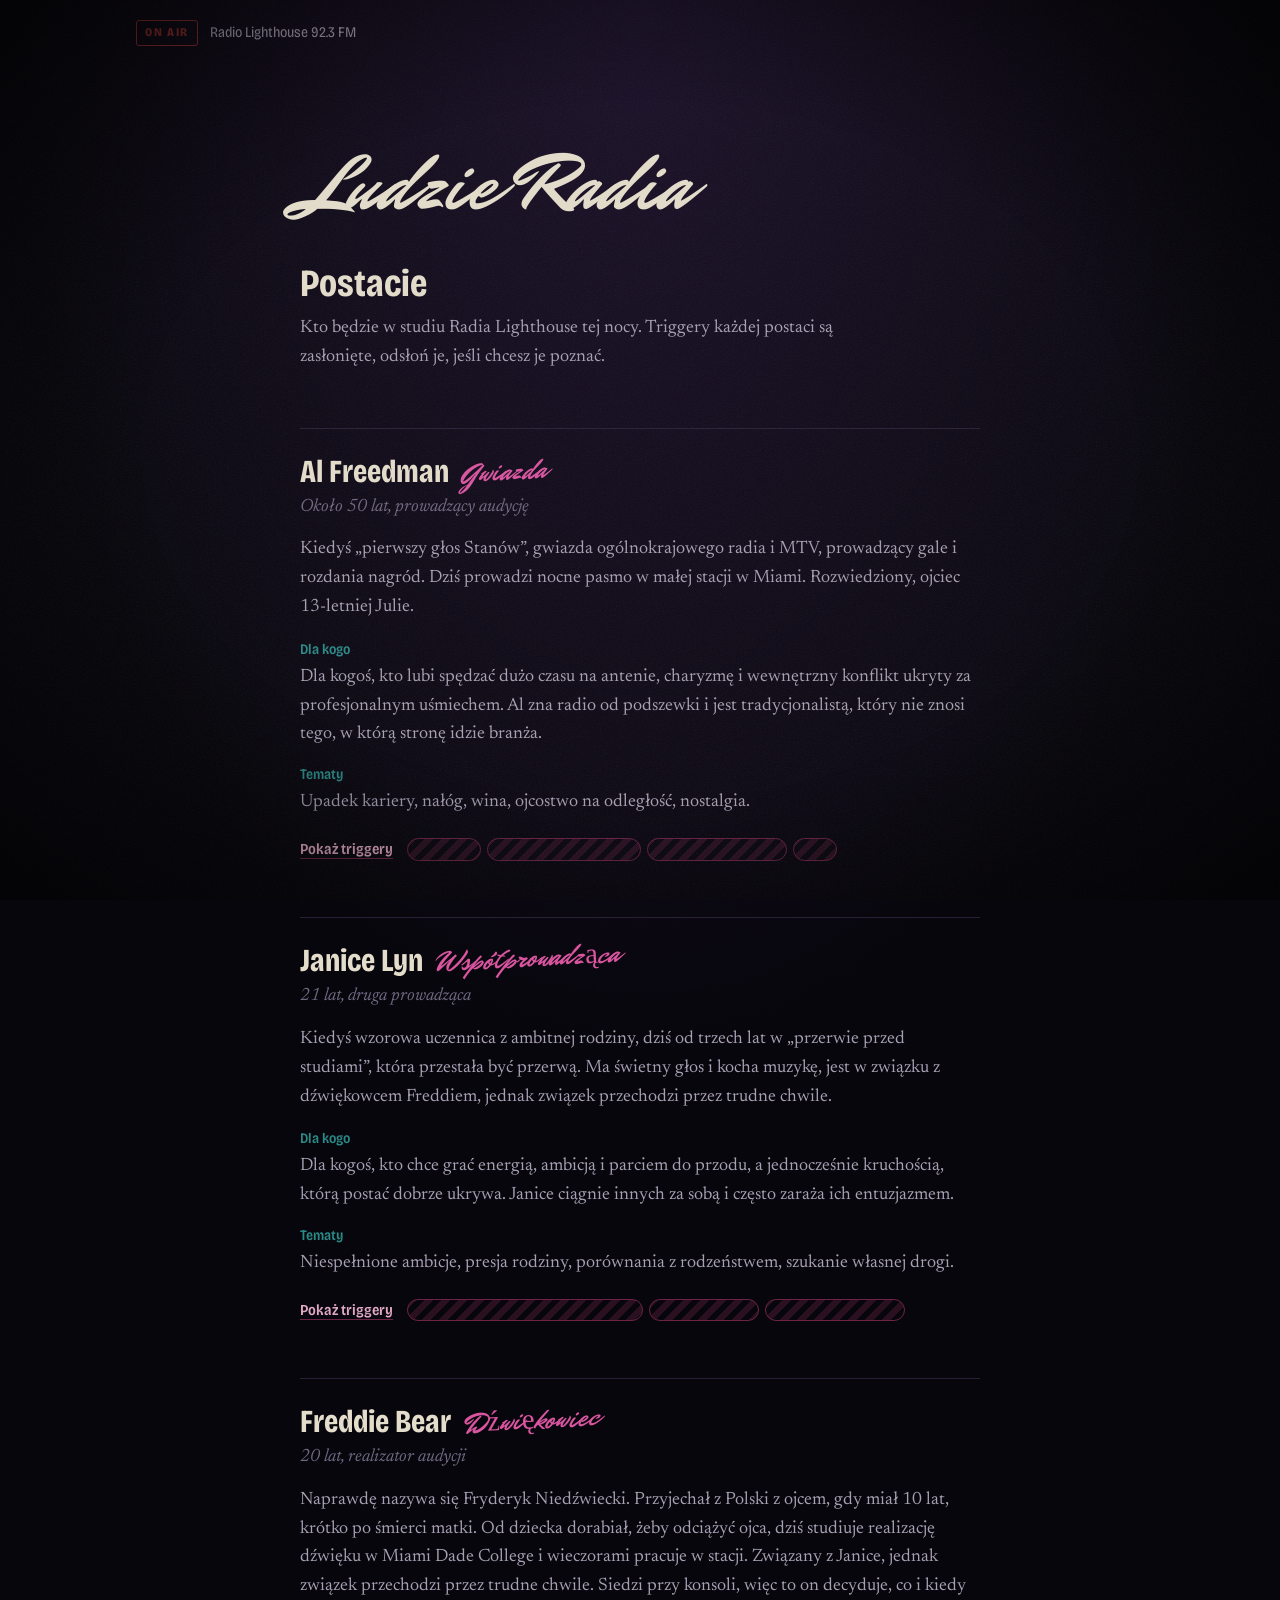
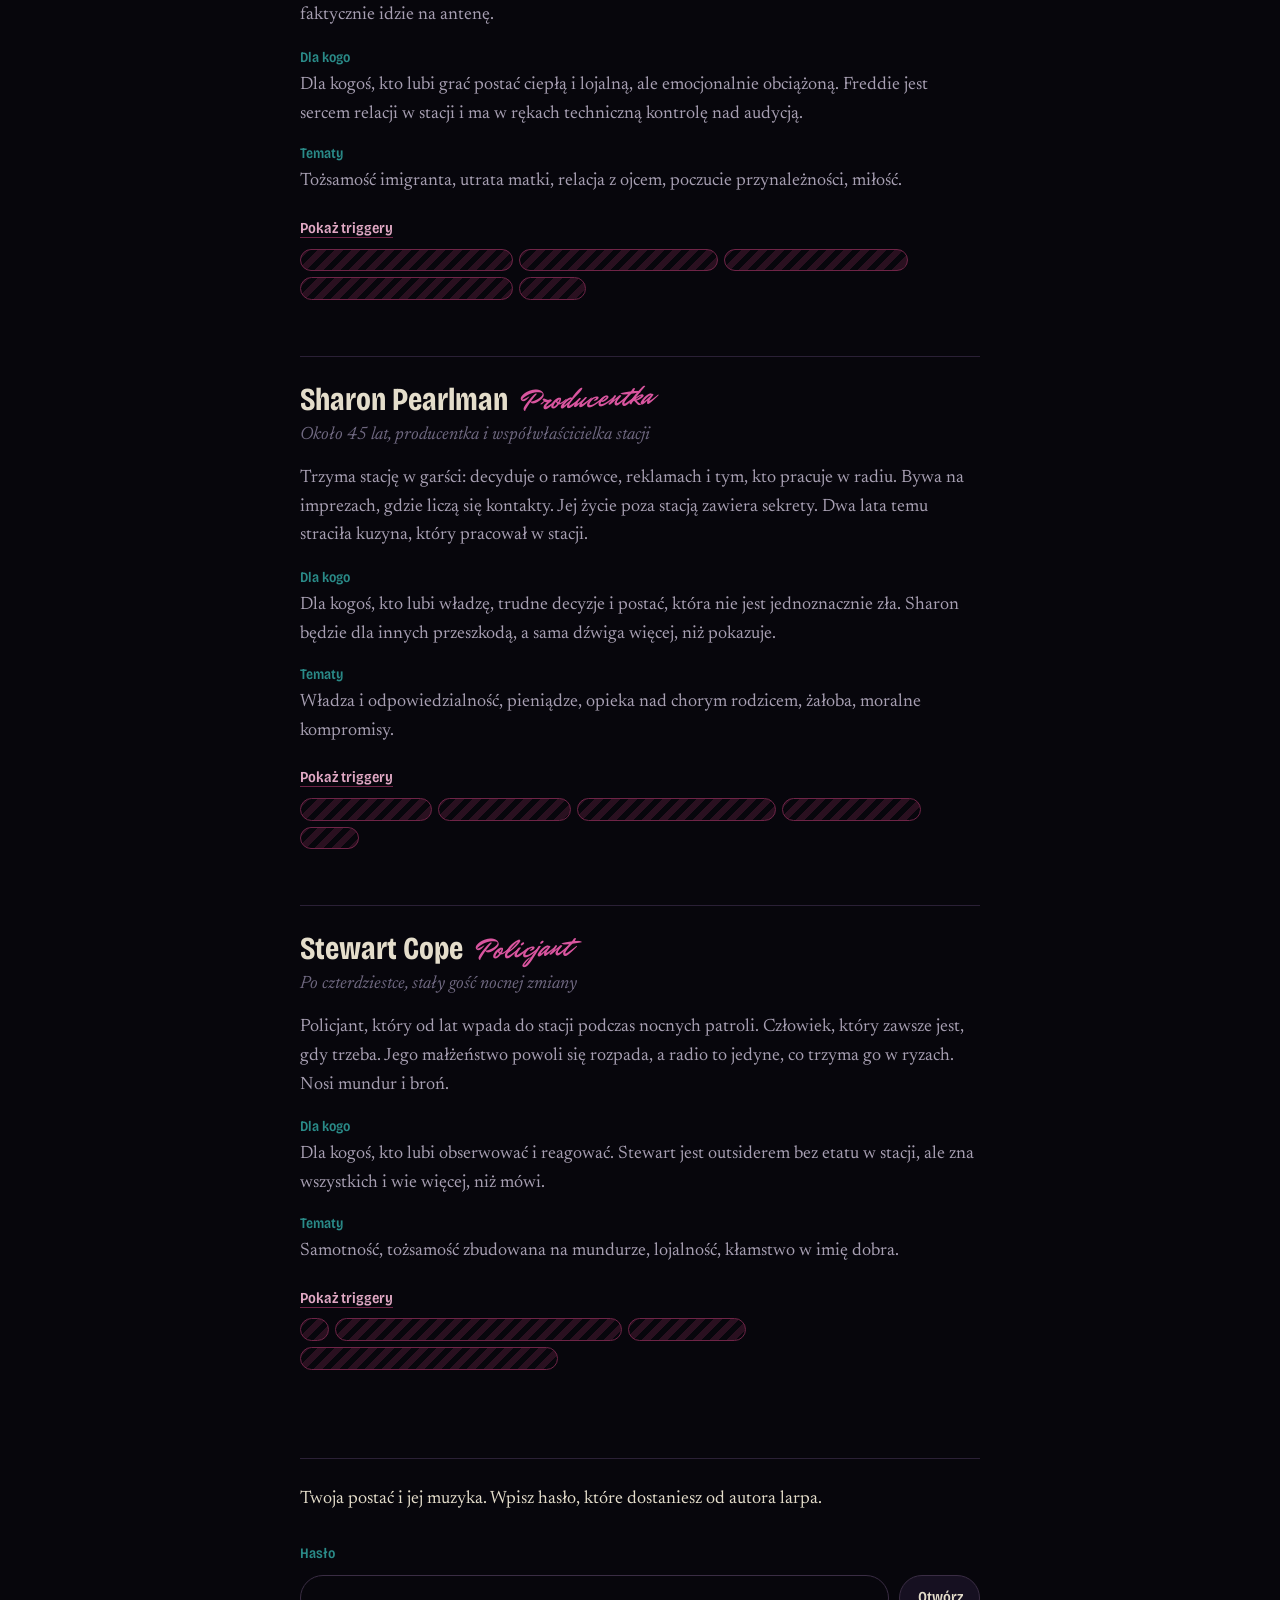
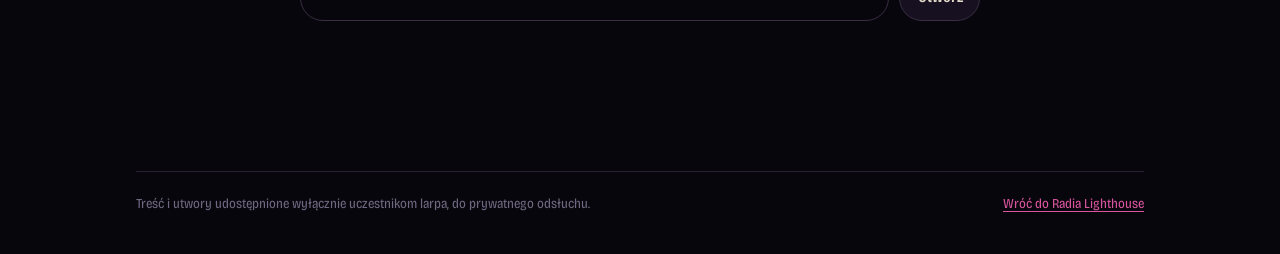
==== commit 7958ce5d: "Add Al Freedman to the character intros Co-Authored-By: Claude Opus 5.5 <noreply@anthropic.com>" ====
--- a/ludzie-radia.html
+++ b/ludzie-radia.html
@@ -35,6 +35,27 @@
       <section class="cast" aria-labelledby="cast-title">
         <h2 id="cast-title">Postacie</h2>
         <p class="cast__lead">Kto będzie w studiu Radia Lighthouse tej nocy. Triggery każdej postaci są zasłonięte, odsłoń je, jeśli chcesz je poznać.</p>
+
+        <article class="person">
+          <header class="person__head">
+            <h3>Al Freedman</h3>
+            <p class="person__role">Gwiazda</p>
+            <p class="person__meta">Około 50 lat, prowadzący audycję</p>
+          </header>
+          <p>Kiedyś „pierwszy głos Stanów”, gwiazda ogólnokrajowego radia i MTV, prowadzący gale i rozdania nagród. Dziś prowadzi nocne pasmo w małej stacji w Miami. Rozwiedziony, ojciec 13-letniej Julie.</p>
+          <dl class="person__facts">
+            <dt>Dla kogo</dt>
+            <dd>Dla kogoś, kto lubi spędzać dużo czasu na antenie, charyzmę i wewnętrzny konflikt ukryty za profesjonalnym uśmiechem. Al zna radio od podszewki i jest tradycjonalistą, który nie znosi tego, w którą stronę idzie branża.</dd>
+            <dt>Tematy</dt>
+            <dd>Upadek kariery, nałóg, wina, ojcostwo na odległość, nostalgia.</dd>
+          </dl>
+          <details class="bleep">
+            <summary><span class="bleep__show">Pokaż triggery</span><span class="bleep__hide">Ukryj triggery</span><span class="bleep__tape" aria-hidden="true"><span style="--w:10"></span><span style="--w:21"></span><span style="--w:19"></span><span style="--w:6"></span></span></summary>
+            <ul class="triggers">
+              <li>alkoholizm</li><li>śmierć bliskiej osoby</li><li>silne poczucie winy</li><li>rozwód</li>
+            </ul>
+          </details>
+        </article>
 
         <article class="person">
           <header class="person__head">
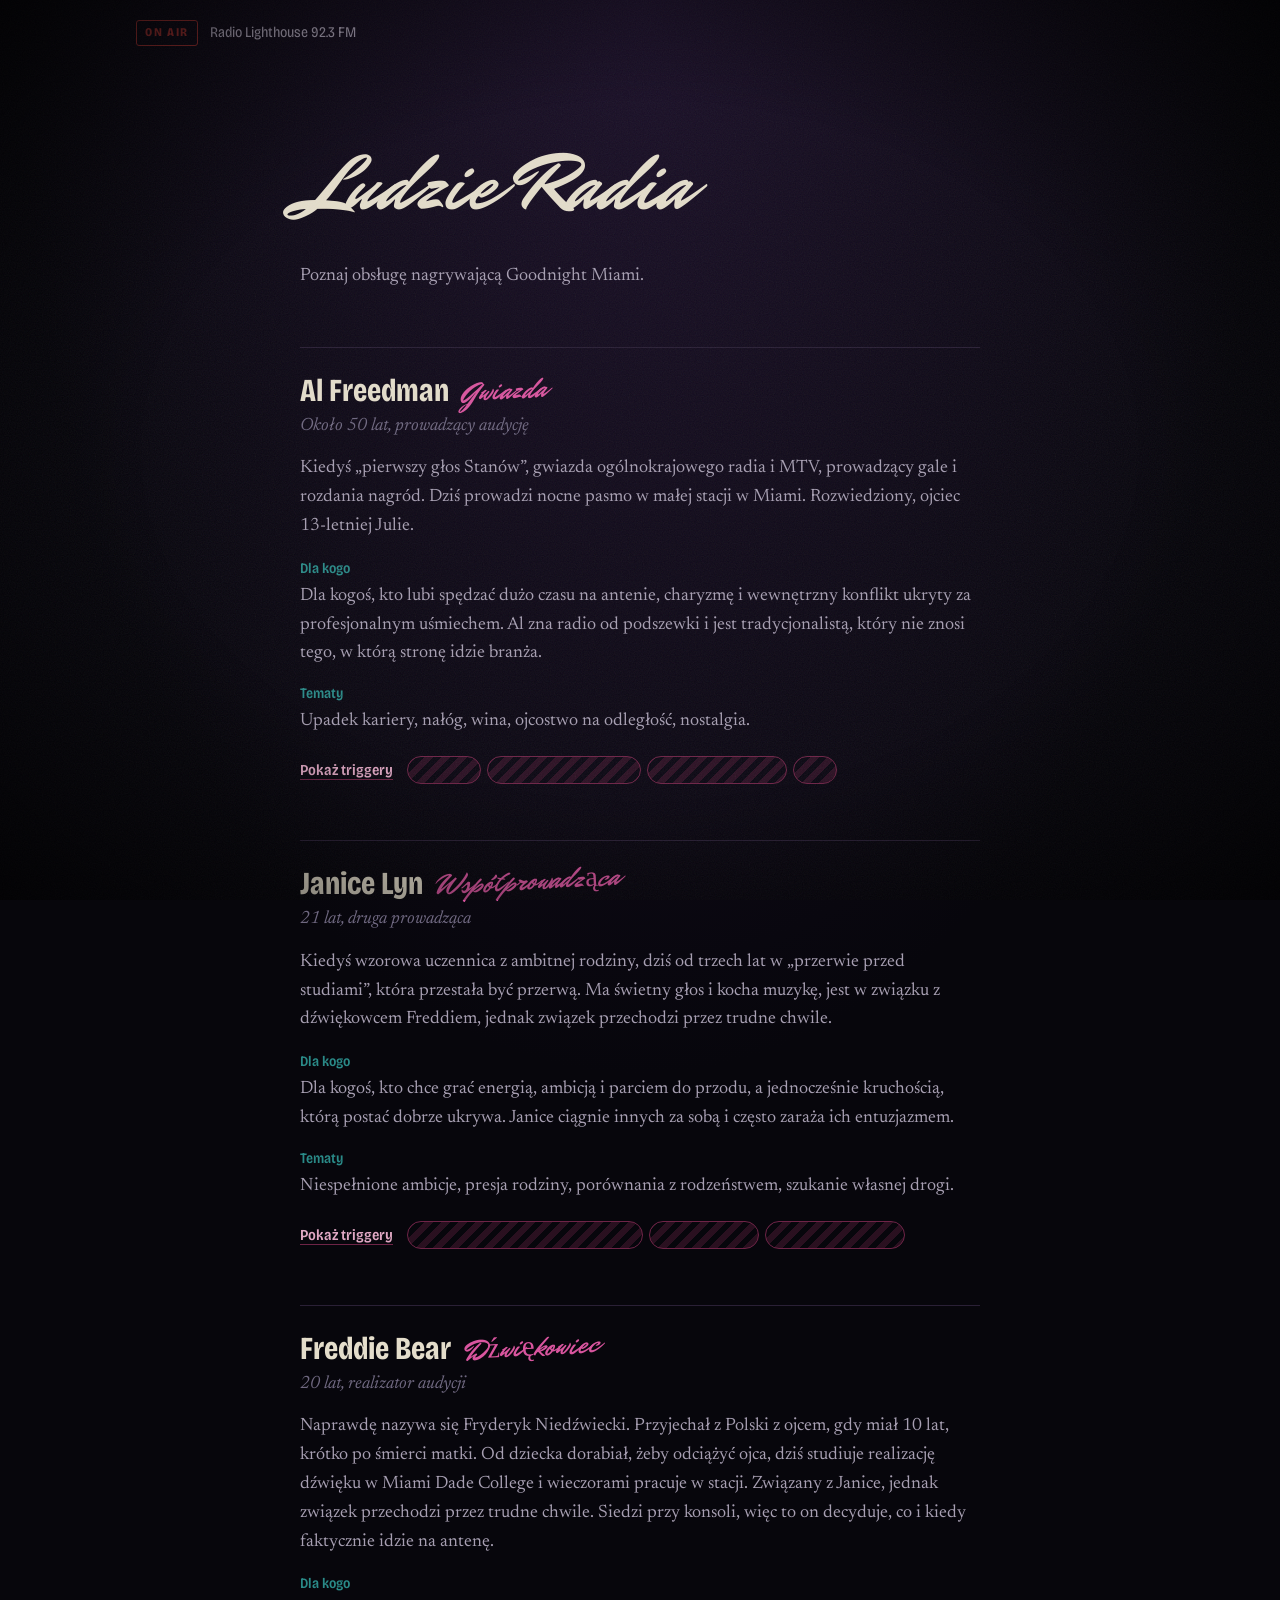
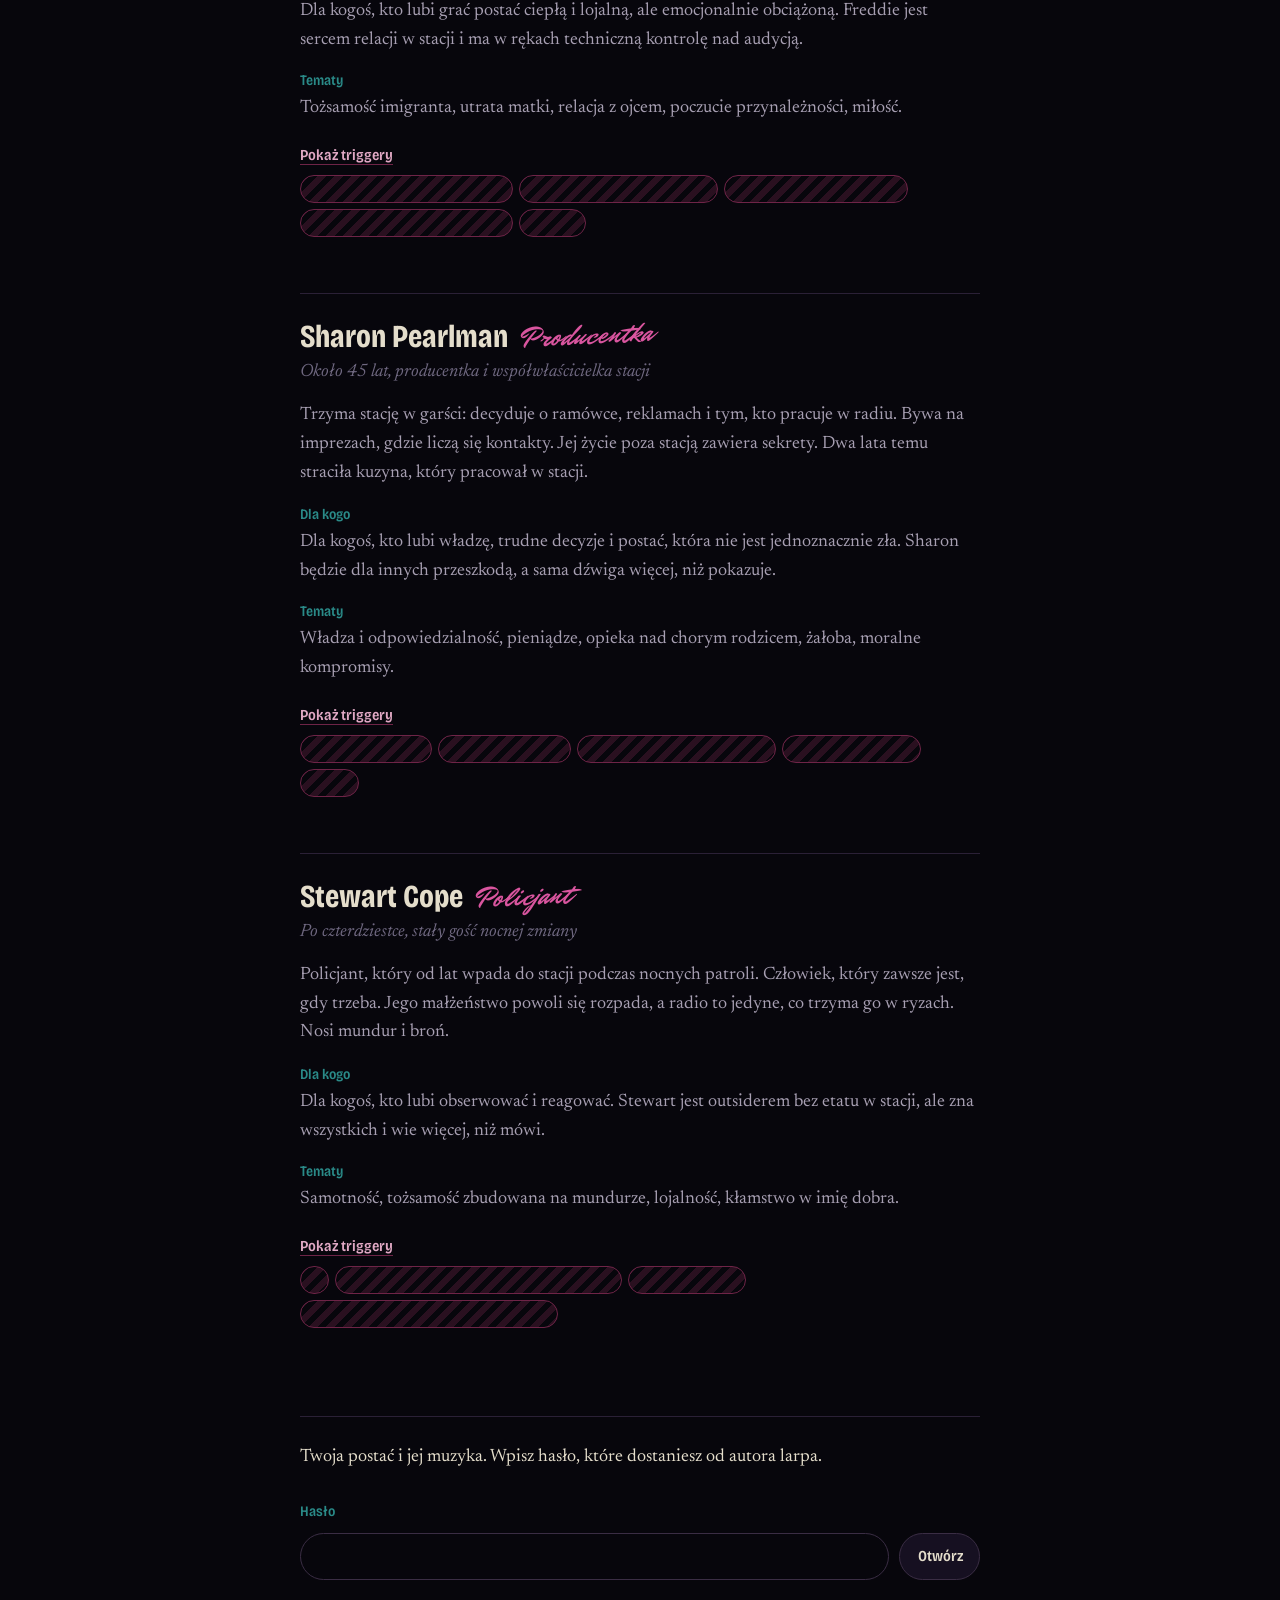
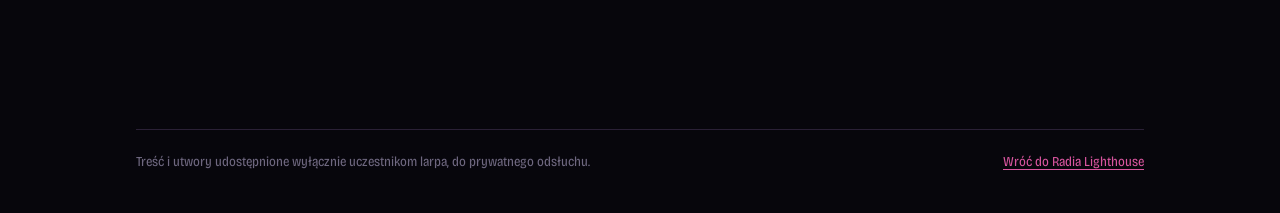
==== commit 6544e0ea: "Shorten the character list intro Co-Authored-By: Claude Opus 5.5 <noreply@anthropic.com>" ====
--- a/ludzie-radia.html
+++ b/ludzie-radia.html
@@ -33,8 +33,7 @@
     <section class="gate" id="gate">
       <h1>Ludzie Radia</h1>
       <section class="cast" aria-labelledby="cast-title">
-        <h2 id="cast-title">Postacie</h2>
-        <p class="cast__lead">Kto będzie w studiu Radia Lighthouse tej nocy. Triggery każdej postaci są zasłonięte, odsłoń je, jeśli chcesz je poznać.</p>
+        <p class="cast__lead" id="cast-title">Poznaj obsługę nagrywającą Goodnight Miami.</p>
 
         <article class="person">
           <header class="person__head">
--- a/assets/css/style.css
+++ b/assets/css/style.css
@@ -324,11 +324,12 @@
 }
 .triggers { display: flex; flex-wrap: wrap; gap: 6px; margin: 0; padding: 0; list-style: none; }
 .triggers li {
-  padding: 1px 10px 3px;
+  padding: 4px 11px 3px;
   border-radius: 999px;
   border: 1px solid #6E2447;
   color: #E0A8C4;
   font-size: 0.92rem;
+  line-height: 1.3;
 }
 
 .recording {
--- a/assets/css/soundtrack.css
+++ b/assets/css/soundtrack.css
@@ -46,16 +46,7 @@
 
 /* ---------- postacie, nad hasłem ---------- */
 .cast { margin-top: clamp(20px, 4vw, 32px); }
-.cast h2 {
-  margin: 0;
-  font-family: var(--display);
-  font-variation-settings: "wdth" 80;
-  font-weight: 700;
-  font-size: clamp(1.9rem, 5vw, 2.4rem);
-  line-height: 1.1;
-  color: var(--bone);
-}
-.gate .cast__lead { margin: 10px 0 0; max-width: 56ch; }
+.gate .cast__lead { margin: 0; max-width: 56ch; }
 
 .person { margin-top: clamp(40px, 7vw, 56px); padding-top: 26px; border-top: 1px solid var(--bruise-line); }
 .person__head { display: grid; grid-template-columns: auto 1fr; align-items: baseline; gap: 0 14px; margin-bottom: 14px; }
@@ -119,7 +110,7 @@
 .bleep__tape span {
   width: calc(var(--w) * 0.5em);
   max-width: 100%;
-  height: 1.55em;
+  height: calc(1.3em + 9px); /* tyle co pastylka triggera */
   border-radius: 999px;
   border: 1px solid #6E2447;
   background: repeating-linear-gradient(135deg, #6E244755 0 6px, transparent 6px 12px);
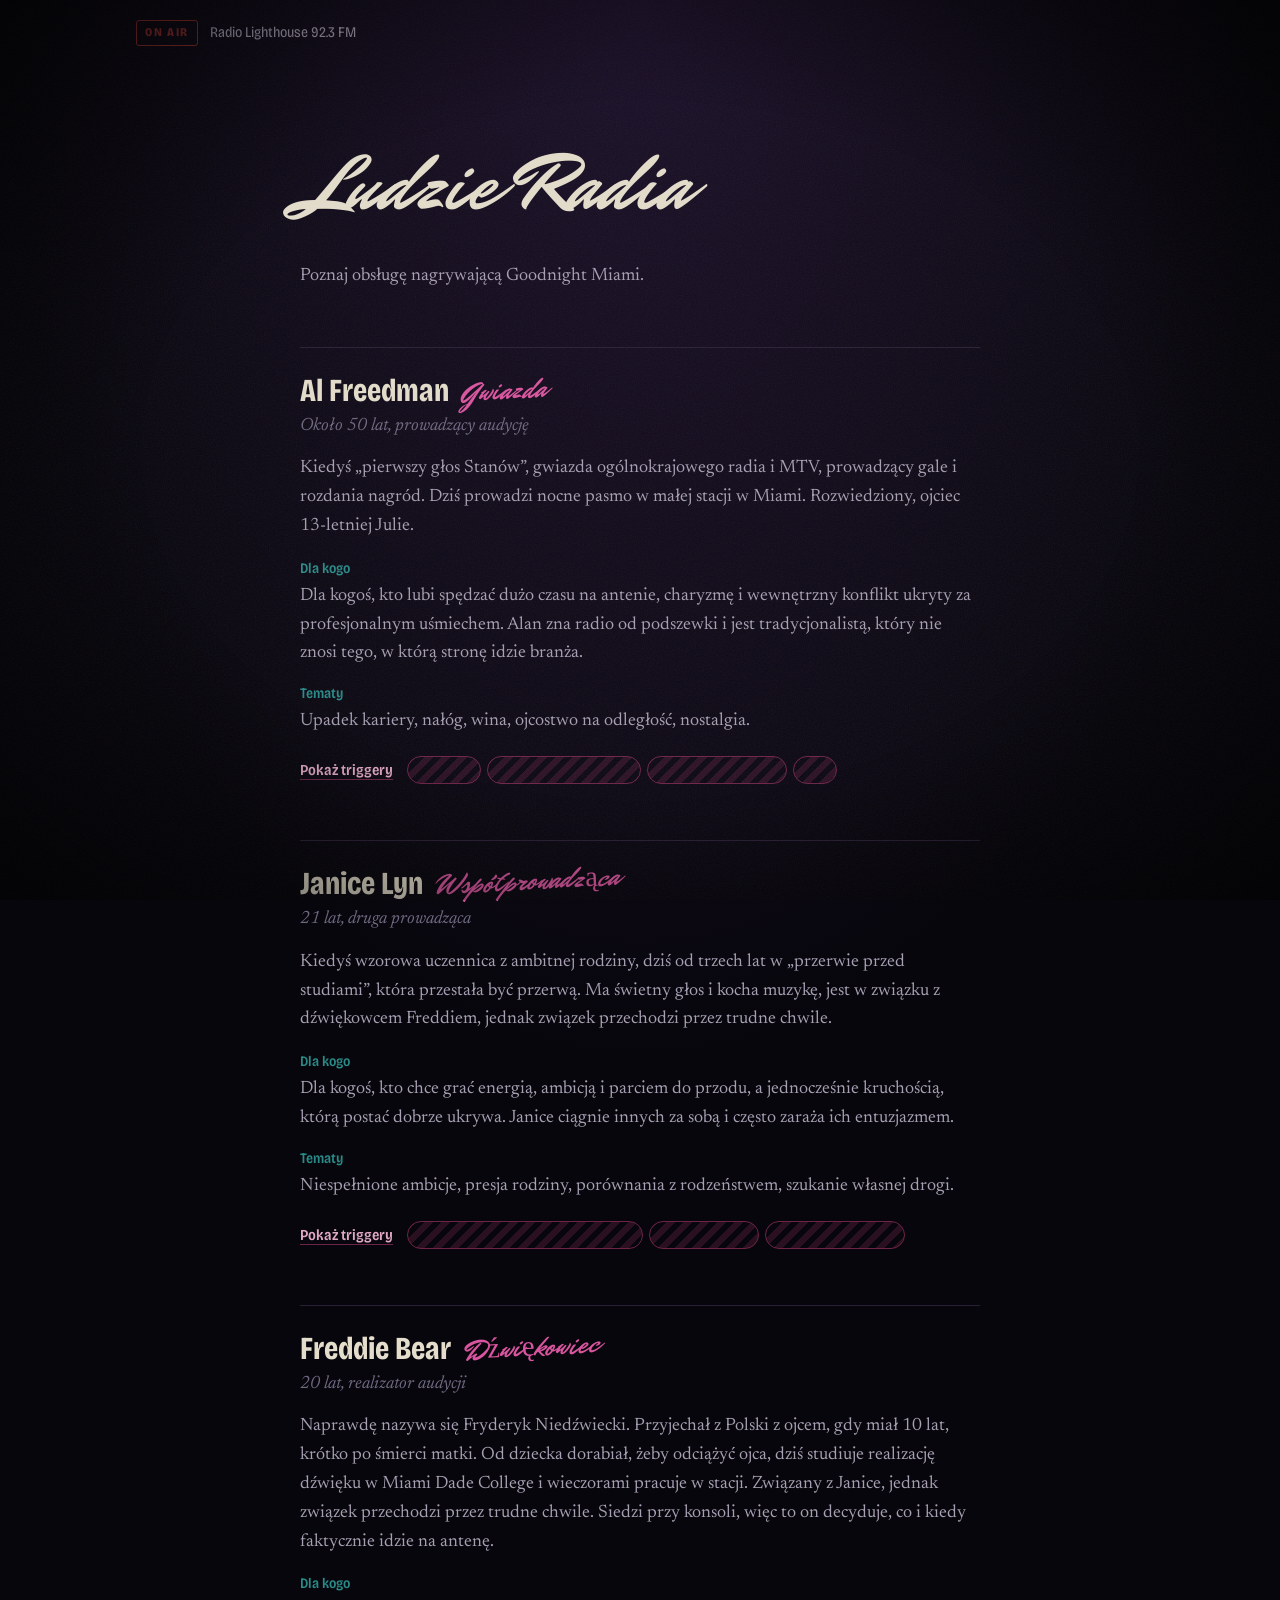
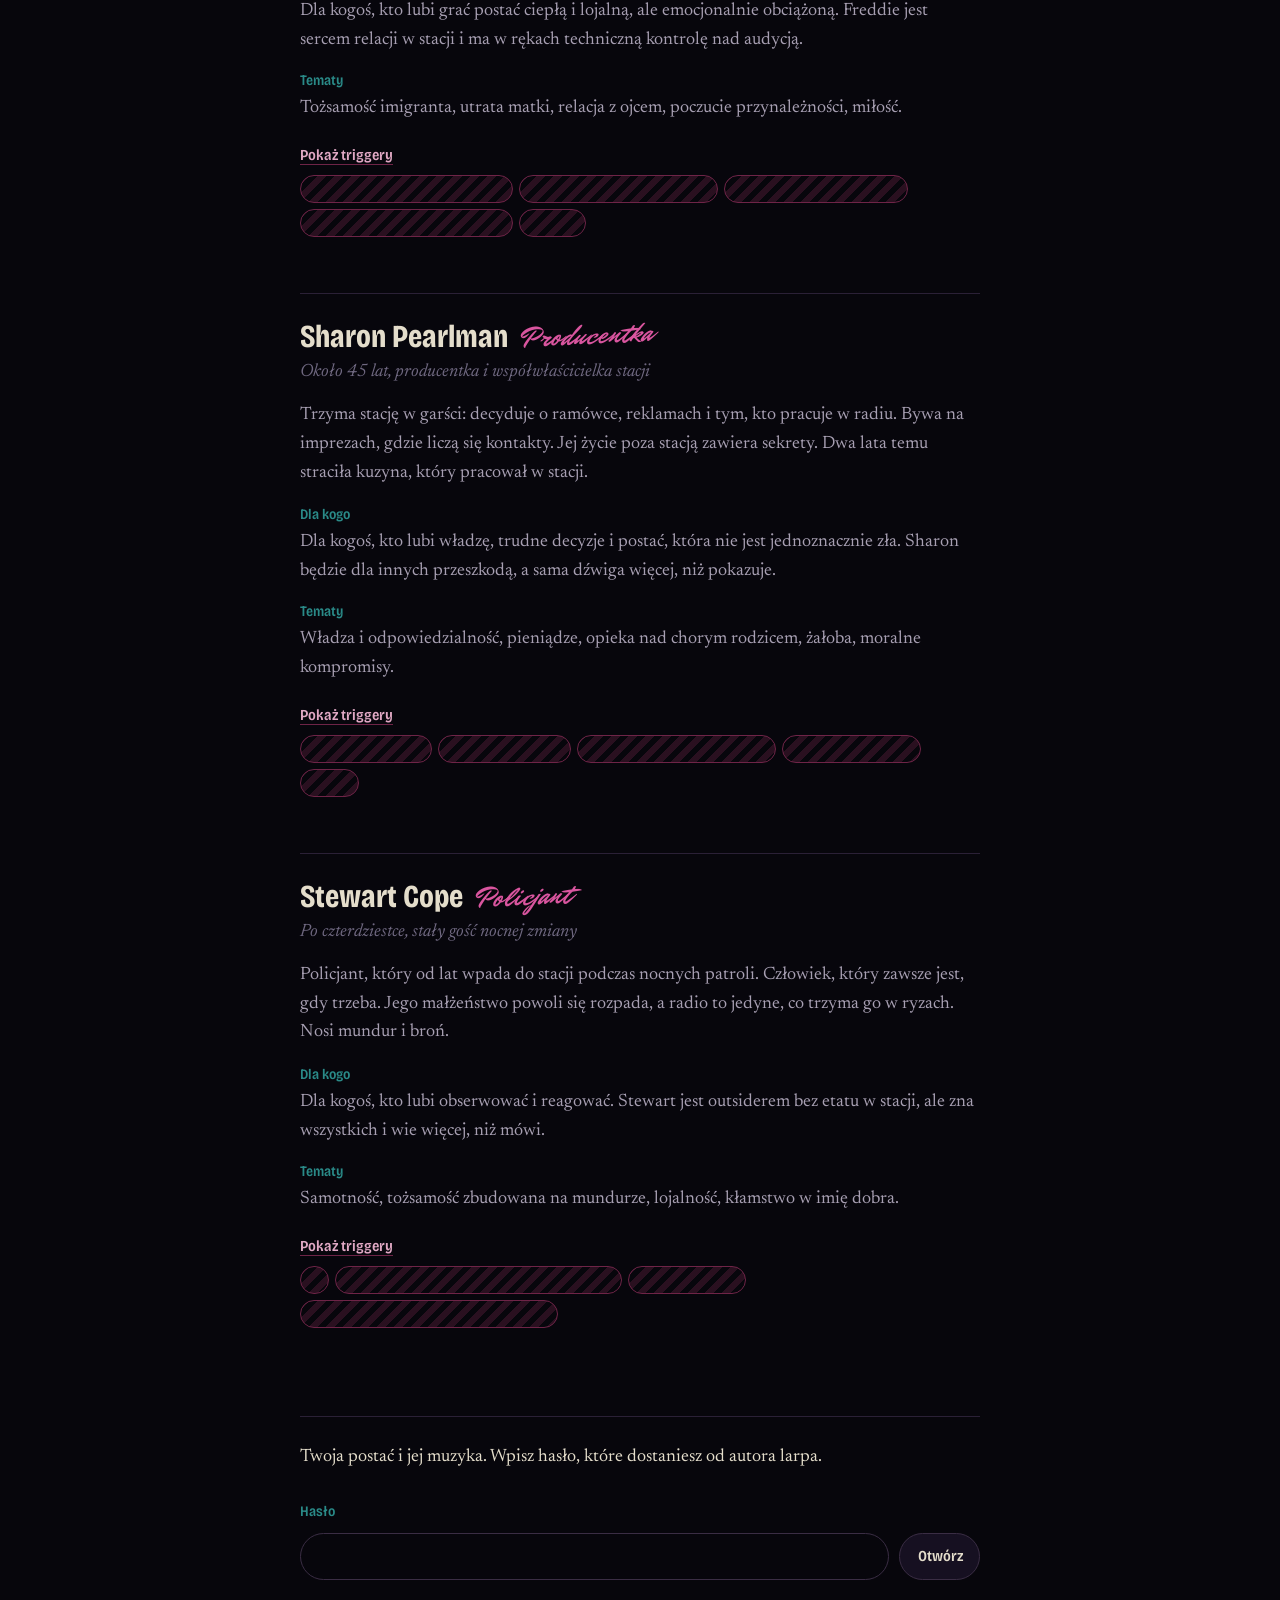
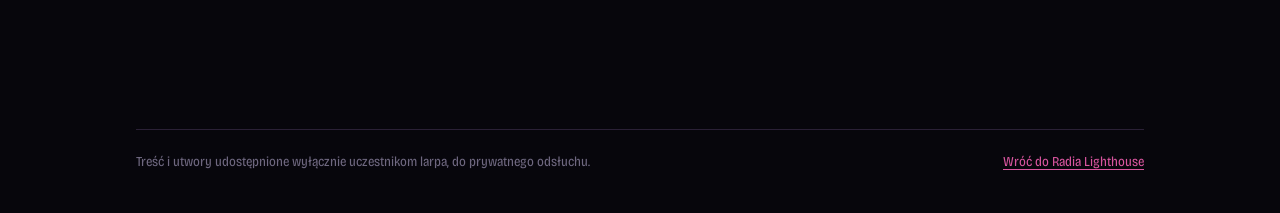
==== commit 7f678de7: "Rename Al Freedman to Alan Freedman Co-Authored-By: Claude Opus 5.5 <noreply@anthropic.com>" ====
--- a/ludzie-radia.html
+++ b/ludzie-radia.html
@@ -44,7 +44,7 @@
           <p>Kiedyś „pierwszy głos Stanów”, gwiazda ogólnokrajowego radia i MTV, prowadzący gale i rozdania nagród. Dziś prowadzi nocne pasmo w małej stacji w Miami. Rozwiedziony, ojciec 13-letniej Julie.</p>
           <dl class="person__facts">
             <dt>Dla kogo</dt>
-            <dd>Dla kogoś, kto lubi spędzać dużo czasu na antenie, charyzmę i wewnętrzny konflikt ukryty za profesjonalnym uśmiechem. Al zna radio od podszewki i jest tradycjonalistą, który nie znosi tego, w którą stronę idzie branża.</dd>
+            <dd>Dla kogoś, kto lubi spędzać dużo czasu na antenie, charyzmę i wewnętrzny konflikt ukryty za profesjonalnym uśmiechem. Alan zna radio od podszewki i jest tradycjonalistą, który nie znosi tego, w którą stronę idzie branża.</dd>
             <dt>Tematy</dt>
             <dd>Upadek kariery, nałóg, wina, ojcostwo na odległość, nostalgia.</dd>
           </dl>
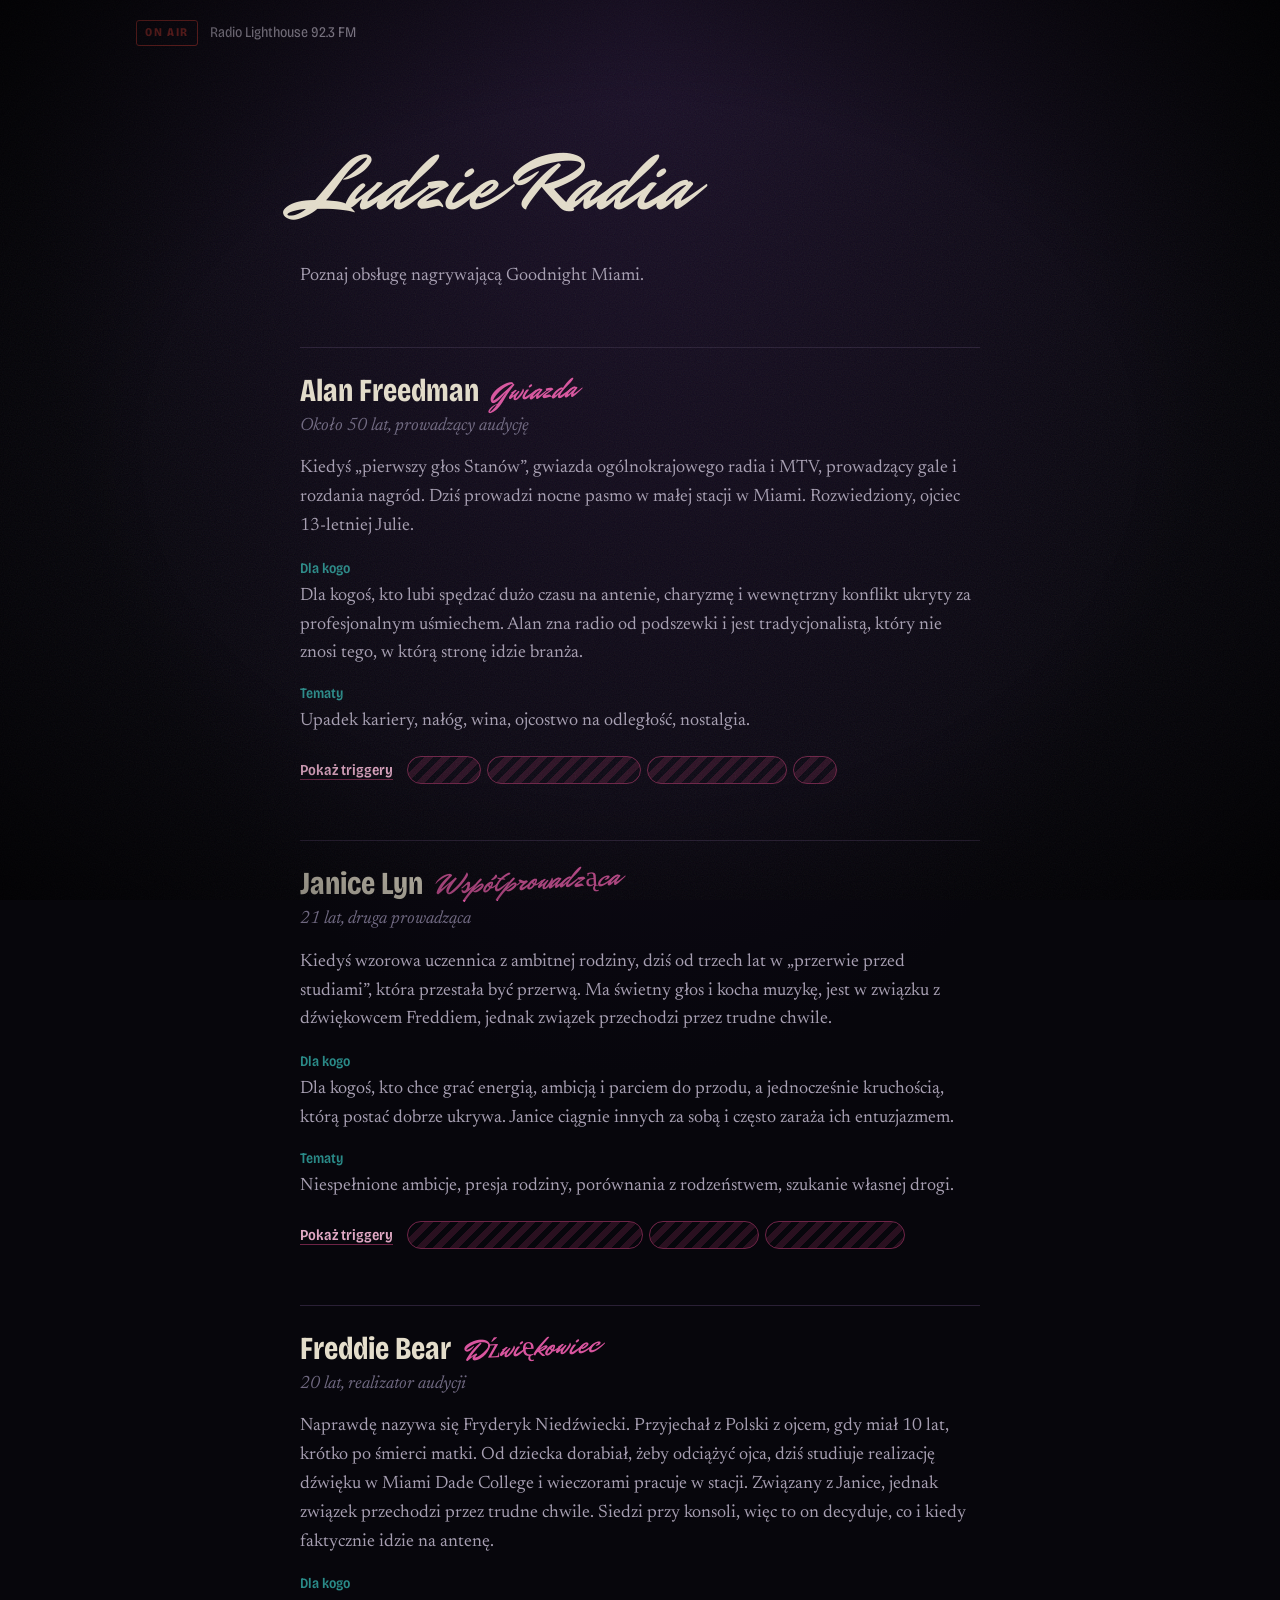
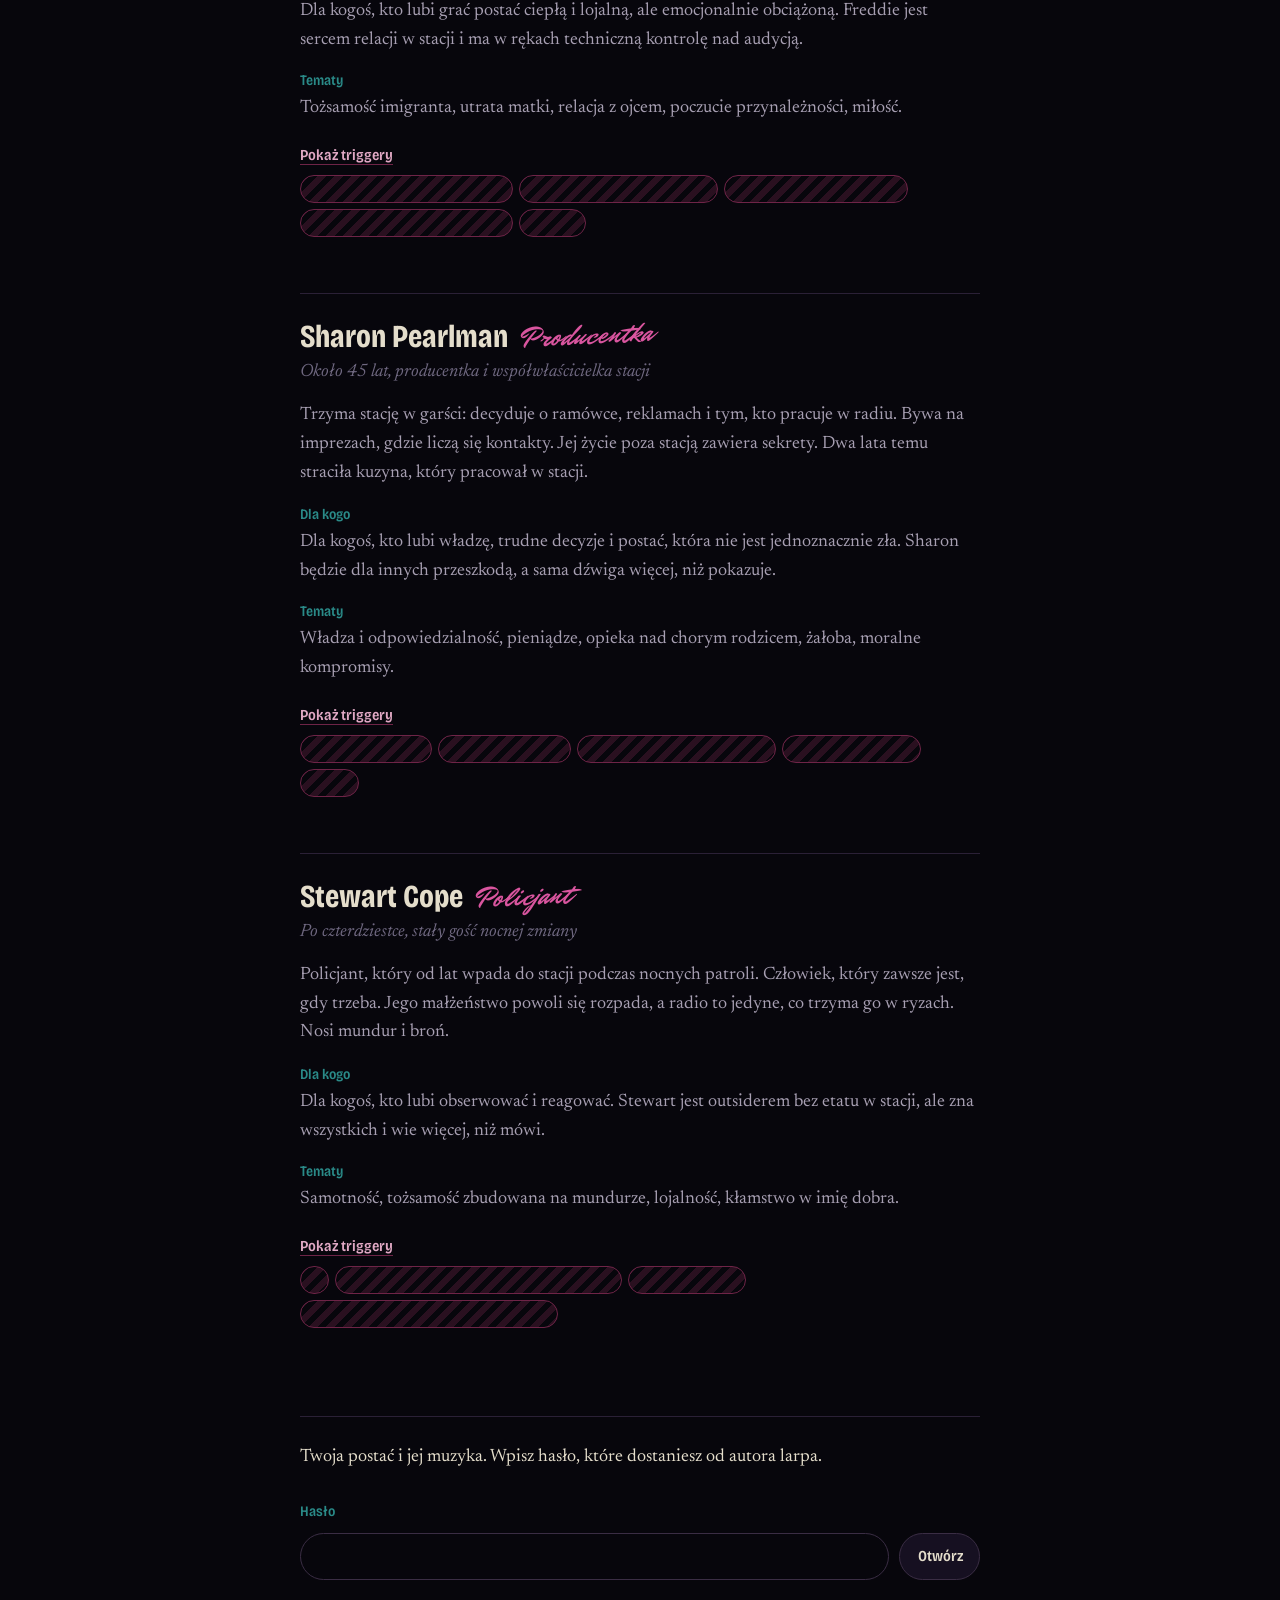
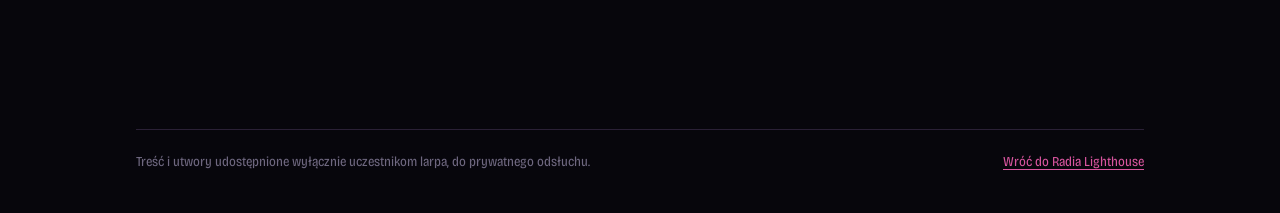
==== commit 9b007e21: "Rename Al in the character heading too Co-Authored-By: Claude Opus 5.5 <noreply@anthropic.com>" ====
--- a/ludzie-radia.html
+++ b/ludzie-radia.html
@@ -37,7 +37,7 @@
 
         <article class="person">
           <header class="person__head">
-            <h3>Al Freedman</h3>
+            <h3>Alan Freedman</h3>
             <p class="person__role">Gwiazda</p>
             <p class="person__meta">Około 50 lat, prowadzący audycję</p>
           </header>
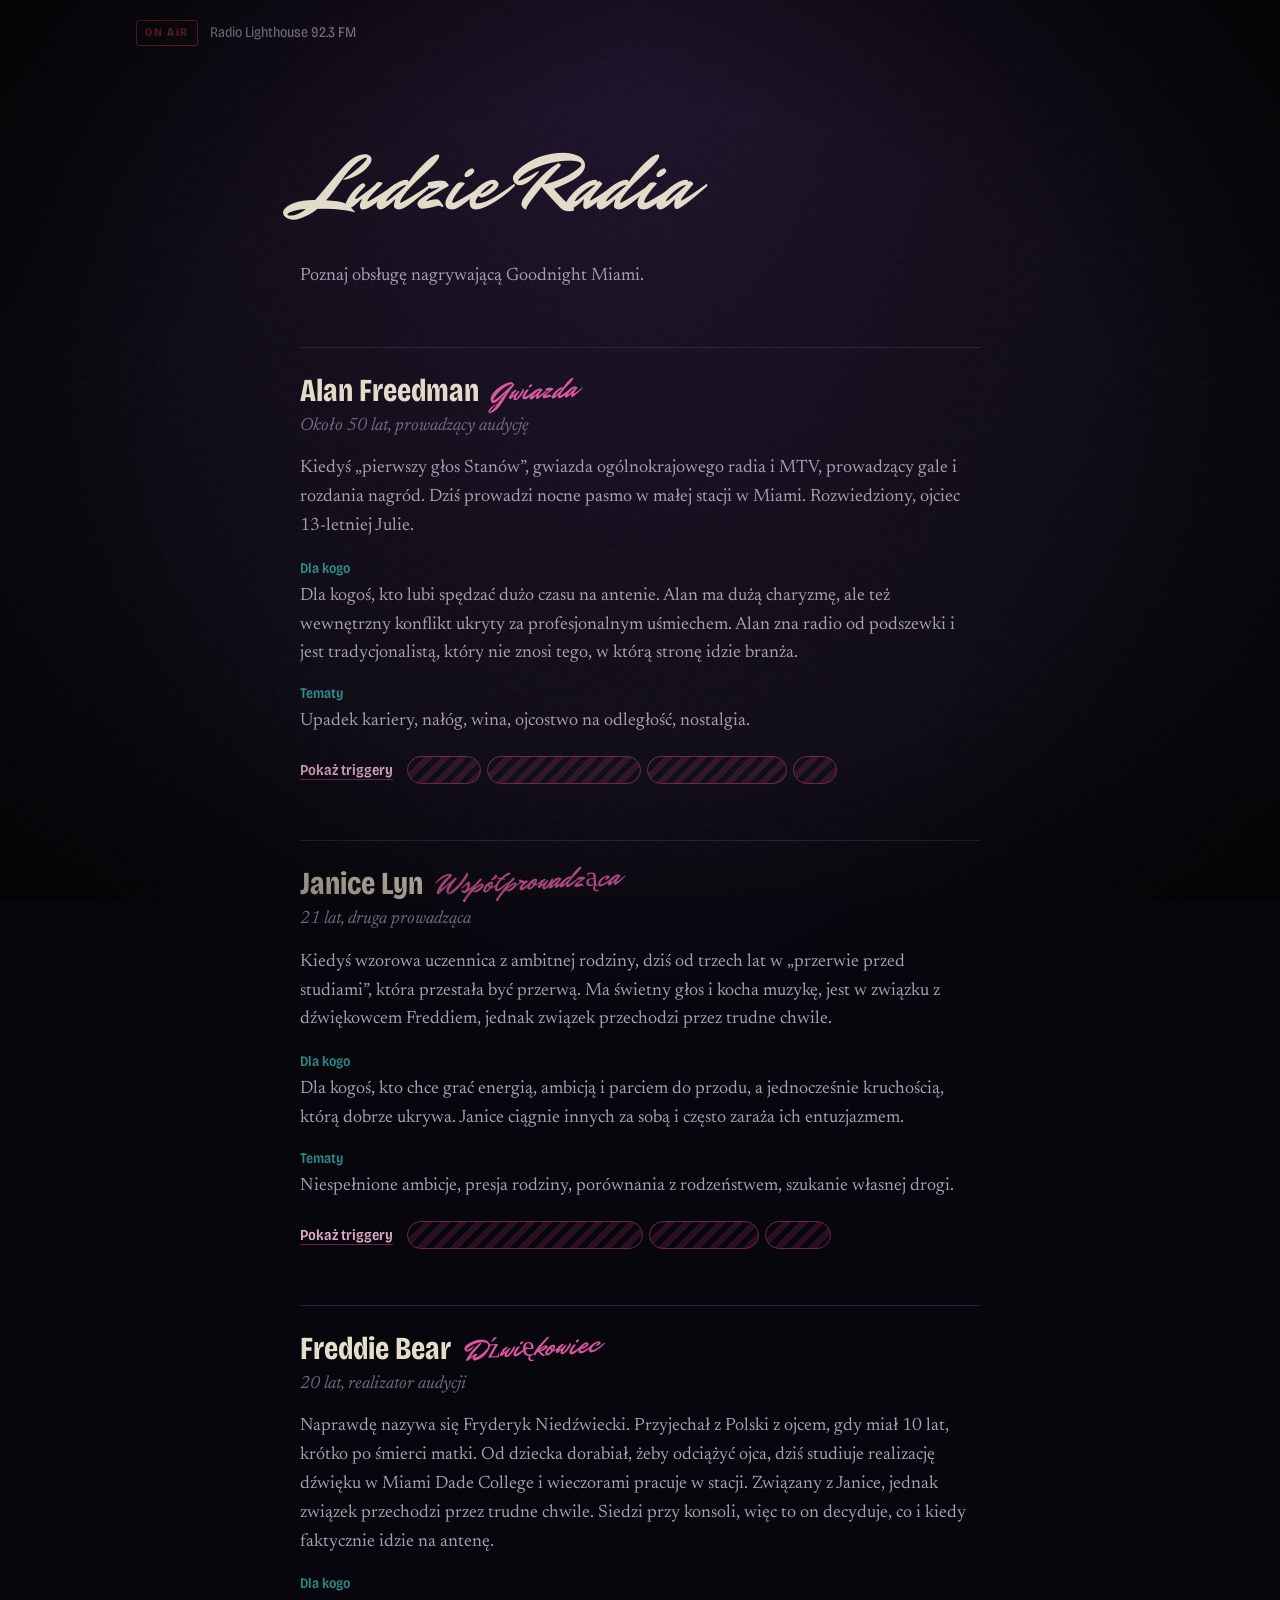
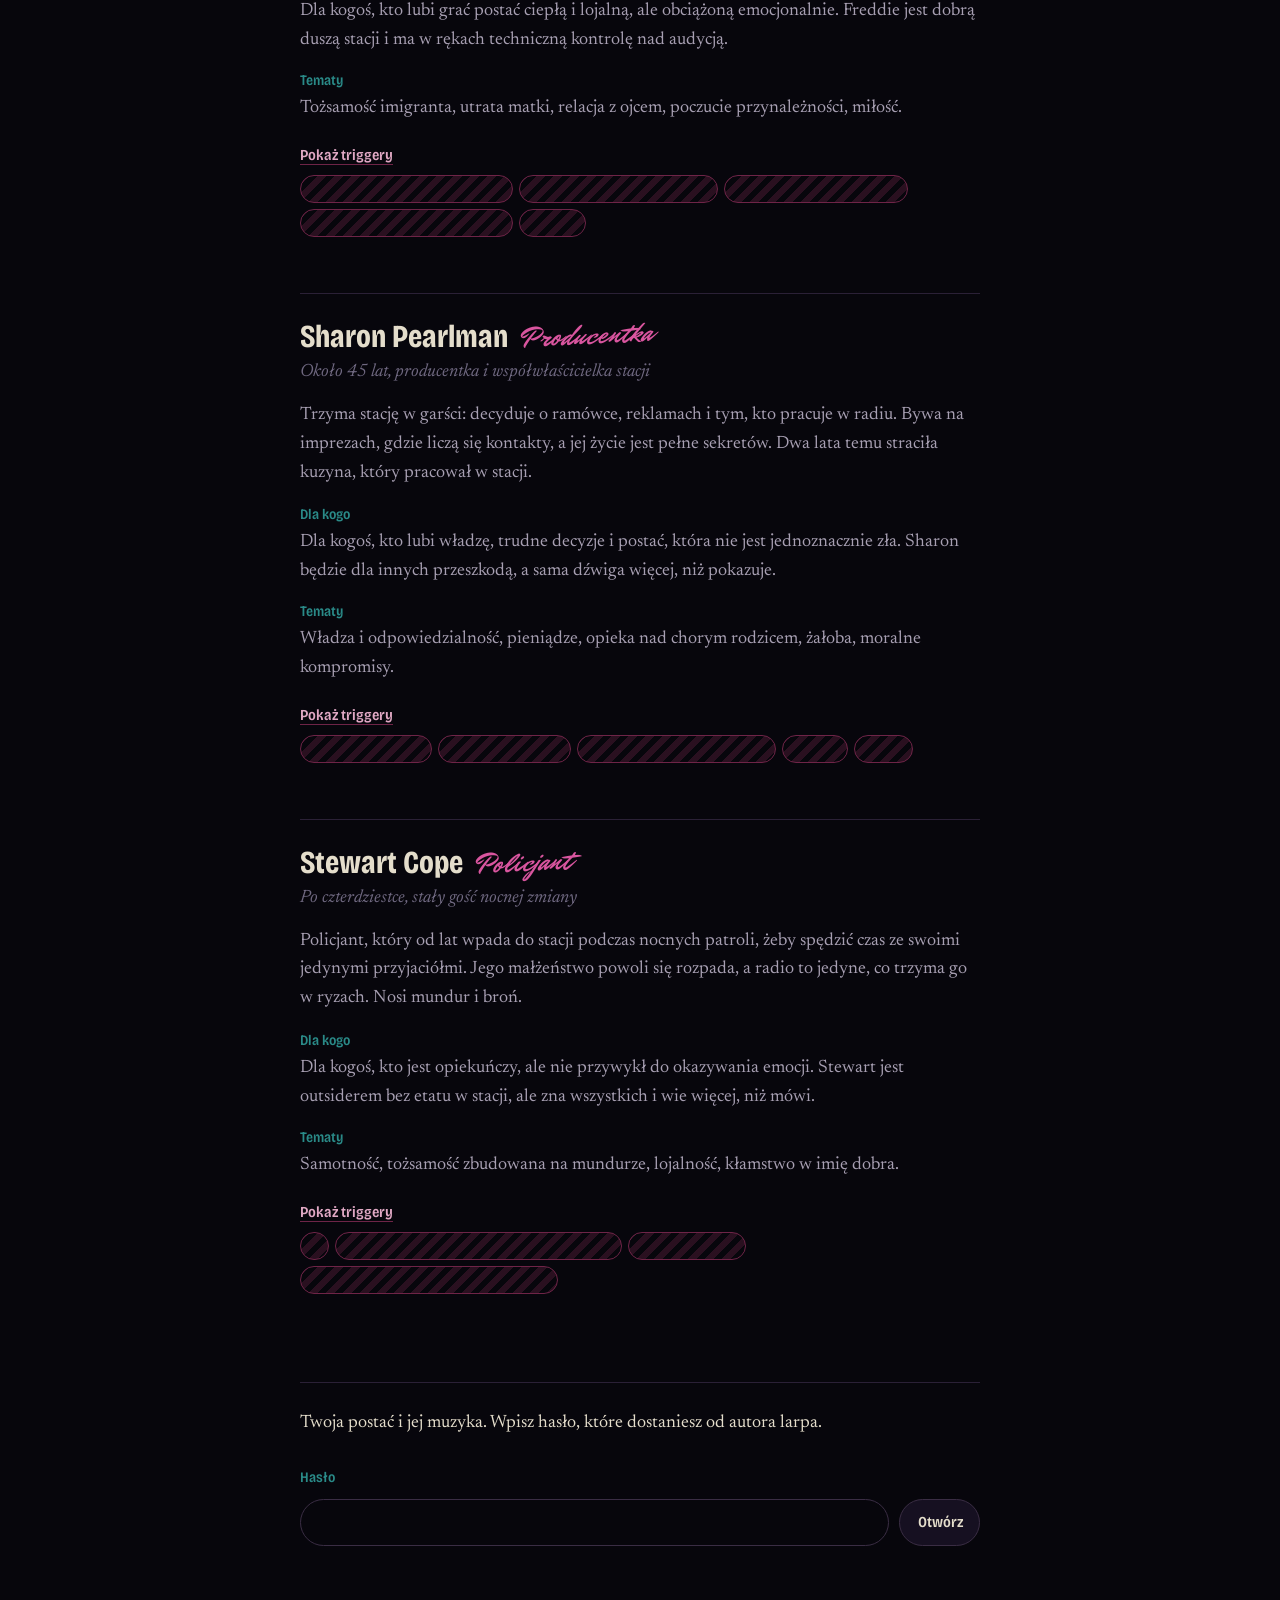
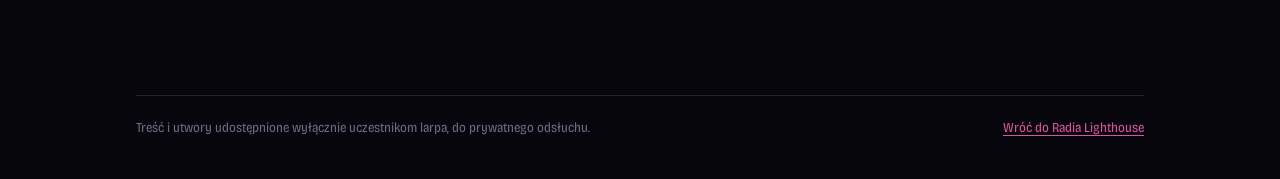
==== commit 4d4a244c: "Update character intros to the latest text Co-Authored-By: Claude Opus 5.5 <noreply@anthropic.com>" ====
--- a/ludzie-radia.html
+++ b/ludzie-radia.html
@@ -44,7 +44,7 @@
           <p>Kiedyś „pierwszy głos Stanów”, gwiazda ogólnokrajowego radia i MTV, prowadzący gale i rozdania nagród. Dziś prowadzi nocne pasmo w małej stacji w Miami. Rozwiedziony, ojciec 13-letniej Julie.</p>
           <dl class="person__facts">
             <dt>Dla kogo</dt>
-            <dd>Dla kogoś, kto lubi spędzać dużo czasu na antenie, charyzmę i wewnętrzny konflikt ukryty za profesjonalnym uśmiechem. Alan zna radio od podszewki i jest tradycjonalistą, który nie znosi tego, w którą stronę idzie branża.</dd>
+            <dd>Dla kogoś, kto lubi spędzać dużo czasu na antenie. Alan ma dużą charyzmę, ale też wewnętrzny konflikt ukryty za profesjonalnym uśmiechem. Alan zna radio od podszewki i jest tradycjonalistą, który nie znosi tego, w którą stronę idzie branża.</dd>
             <dt>Tematy</dt>
             <dd>Upadek kariery, nałóg, wina, ojcostwo na odległość, nostalgia.</dd>
           </dl>
@@ -65,14 +65,14 @@
           <p>Kiedyś wzorowa uczennica z ambitnej rodziny, dziś od trzech lat w „przerwie przed studiami”, która przestała być przerwą. Ma świetny głos i kocha muzykę, jest w związku z dźwiękowcem Freddiem, jednak związek przechodzi przez trudne chwile.</p>
           <dl class="person__facts">
             <dt>Dla kogo</dt>
-            <dd>Dla kogoś, kto chce grać energią, ambicją i parciem do przodu, a jednocześnie kruchością, którą postać dobrze ukrywa. Janice ciągnie innych za sobą i często zaraża ich entuzjazmem.</dd>
+            <dd>Dla kogoś, kto chce grać energią, ambicją i parciem do przodu, a jednocześnie kruchością, którą dobrze ukrywa. Janice ciągnie innych za sobą i często zaraża ich entuzjazmem.</dd>
             <dt>Tematy</dt>
             <dd>Niespełnione ambicje, presja rodziny, porównania z rodzeństwem, szukanie własnej drogi.</dd>
           </dl>
           <details class="bleep">
-            <summary><span class="bleep__show">Pokaż triggery</span><span class="bleep__hide">Ukryj triggery</span><span class="bleep__tape" aria-hidden="true"><span style="--w:32"></span><span style="--w:15"></span><span style="--w:19"></span></span></summary>
+            <summary><span class="bleep__show">Pokaż triggery</span><span class="bleep__hide">Ukryj triggery</span><span class="bleep__tape" aria-hidden="true"><span style="--w:32"></span><span style="--w:15"></span><span style="--w:9"></span></span></summary>
             <ul class="triggers">
-              <li>depresja i terapia w przeszłości</li><li>presja rodziców</li><li>używanie narkotyków</li>
+              <li>depresja i terapia w przeszłości</li><li>presja rodziców</li><li>narkotyki</li>
             </ul>
           </details>
         </article>
@@ -86,7 +86,7 @@
           <p>Naprawdę nazywa się Fryderyk Niedźwiecki. Przyjechał z Polski z ojcem, gdy miał 10 lat, krótko po śmierci matki. Od dziecka dorabiał, żeby odciążyć ojca, dziś studiuje realizację dźwięku w Miami Dade College i wieczorami pracuje w stacji. Związany z Janice, jednak związek przechodzi przez trudne chwile. Siedzi przy konsoli, więc to on decyduje, co i kiedy faktycznie idzie na antenę.</p>
           <dl class="person__facts">
             <dt>Dla kogo</dt>
-            <dd>Dla kogoś, kto lubi grać postać ciepłą i lojalną, ale emocjonalnie obciążoną. Freddie jest sercem relacji w stacji i ma w rękach techniczną kontrolę nad audycją.</dd>
+            <dd>Dla kogoś, kto lubi grać postać ciepłą i lojalną, ale obciążoną emocjonalnie. Freddie jest dobrą duszą stacji i ma w rękach techniczną kontrolę nad audycją.</dd>
             <dt>Tematy</dt>
             <dd>Tożsamość imigranta, utrata matki, relacja z ojcem, poczucie przynależności, miłość.</dd>
           </dl>
@@ -104,7 +104,7 @@
             <p class="person__role">Producentka</p>
             <p class="person__meta">Około 45 lat, producentka i współwłaścicielka stacji</p>
           </header>
-          <p>Trzyma stację w garści: decyduje o ramówce, reklamach i tym, kto pracuje w radiu. Bywa na imprezach, gdzie liczą się kontakty. Jej życie poza stacją zawiera sekrety. Dwa lata temu straciła kuzyna, który pracował w stacji.</p>
+          <p>Trzyma stację w garści: decyduje o ramówce, reklamach i tym, kto pracuje w radiu. Bywa na imprezach, gdzie liczą się kontakty, a jej życie jest pełne sekretów. Dwa lata temu straciła kuzyna, który pracował w stacji.</p>
           <dl class="person__facts">
             <dt>Dla kogo</dt>
             <dd>Dla kogoś, kto lubi władzę, trudne decyzje i postać, która nie jest jednoznacznie zła. Sharon będzie dla innych przeszkodą, a sama dźwiga więcej, niż pokazuje.</dd>
@@ -112,9 +112,9 @@
             <dd>Władza i odpowiedzialność, pieniądze, opieka nad chorym rodzicem, żałoba, moralne kompromisy.</dd>
           </dl>
           <details class="bleep">
-            <summary><span class="bleep__show">Pokaż triggery</span><span class="bleep__hide">Ukryj triggery</span><span class="bleep__tape" aria-hidden="true"><span style="--w:18"></span><span style="--w:18"></span><span style="--w:27"></span><span style="--w:19"></span><span style="--w:8"></span></span></summary>
+            <summary><span class="bleep__show">Pokaż triggery</span><span class="bleep__hide">Ukryj triggery</span><span class="bleep__tape" aria-hidden="true"><span style="--w:18"></span><span style="--w:18"></span><span style="--w:27"></span><span style="--w:9"></span><span style="--w:8"></span></span></summary>
             <ul class="triggers">
-              <li>choroba w rodzinie</li><li>problemy finansowe</li><li>żałoba po śmierci w wypadku</li><li>używanie narkotyków</li><li>korupcja</li>
+              <li>choroba w rodzinie</li><li>problemy finansowe</li><li>żałoba po śmierci w wypadku</li><li>narkotyki</li><li>korupcja</li>
             </ul>
           </details>
         </article>
@@ -125,10 +125,10 @@
             <p class="person__role">Policjant</p>
             <p class="person__meta">Po czterdziestce, stały gość nocnej zmiany</p>
           </header>
-          <p>Policjant, który od lat wpada do stacji podczas nocnych patroli. Człowiek, który zawsze jest, gdy trzeba. Jego małżeństwo powoli się rozpada, a radio to jedyne, co trzyma go w ryzach. Nosi mundur i broń.</p>
+          <p>Policjant, który od lat wpada do stacji podczas nocnych patroli, żeby spędzić czas ze swoimi jedynymi przyjaciółmi. Jego małżeństwo powoli się rozpada, a radio to jedyne, co trzyma go w ryzach. Nosi mundur i broń.</p>
           <dl class="person__facts">
             <dt>Dla kogo</dt>
-            <dd>Dla kogoś, kto lubi obserwować i reagować. Stewart jest outsiderem bez etatu w stacji, ale zna wszystkich i wie więcej, niż mówi.</dd>
+            <dd>Dla kogoś, kto jest opiekuńczy, ale nie przywykł do okazywania emocji. Stewart jest outsiderem bez etatu w stacji, ale zna wszystkich i wie więcej, niż mówi.</dd>
             <dt>Tematy</dt>
             <dd>Samotność, tożsamość zbudowana na mundurze, lojalność, kłamstwo w imię dobra.</dd>
           </dl>
